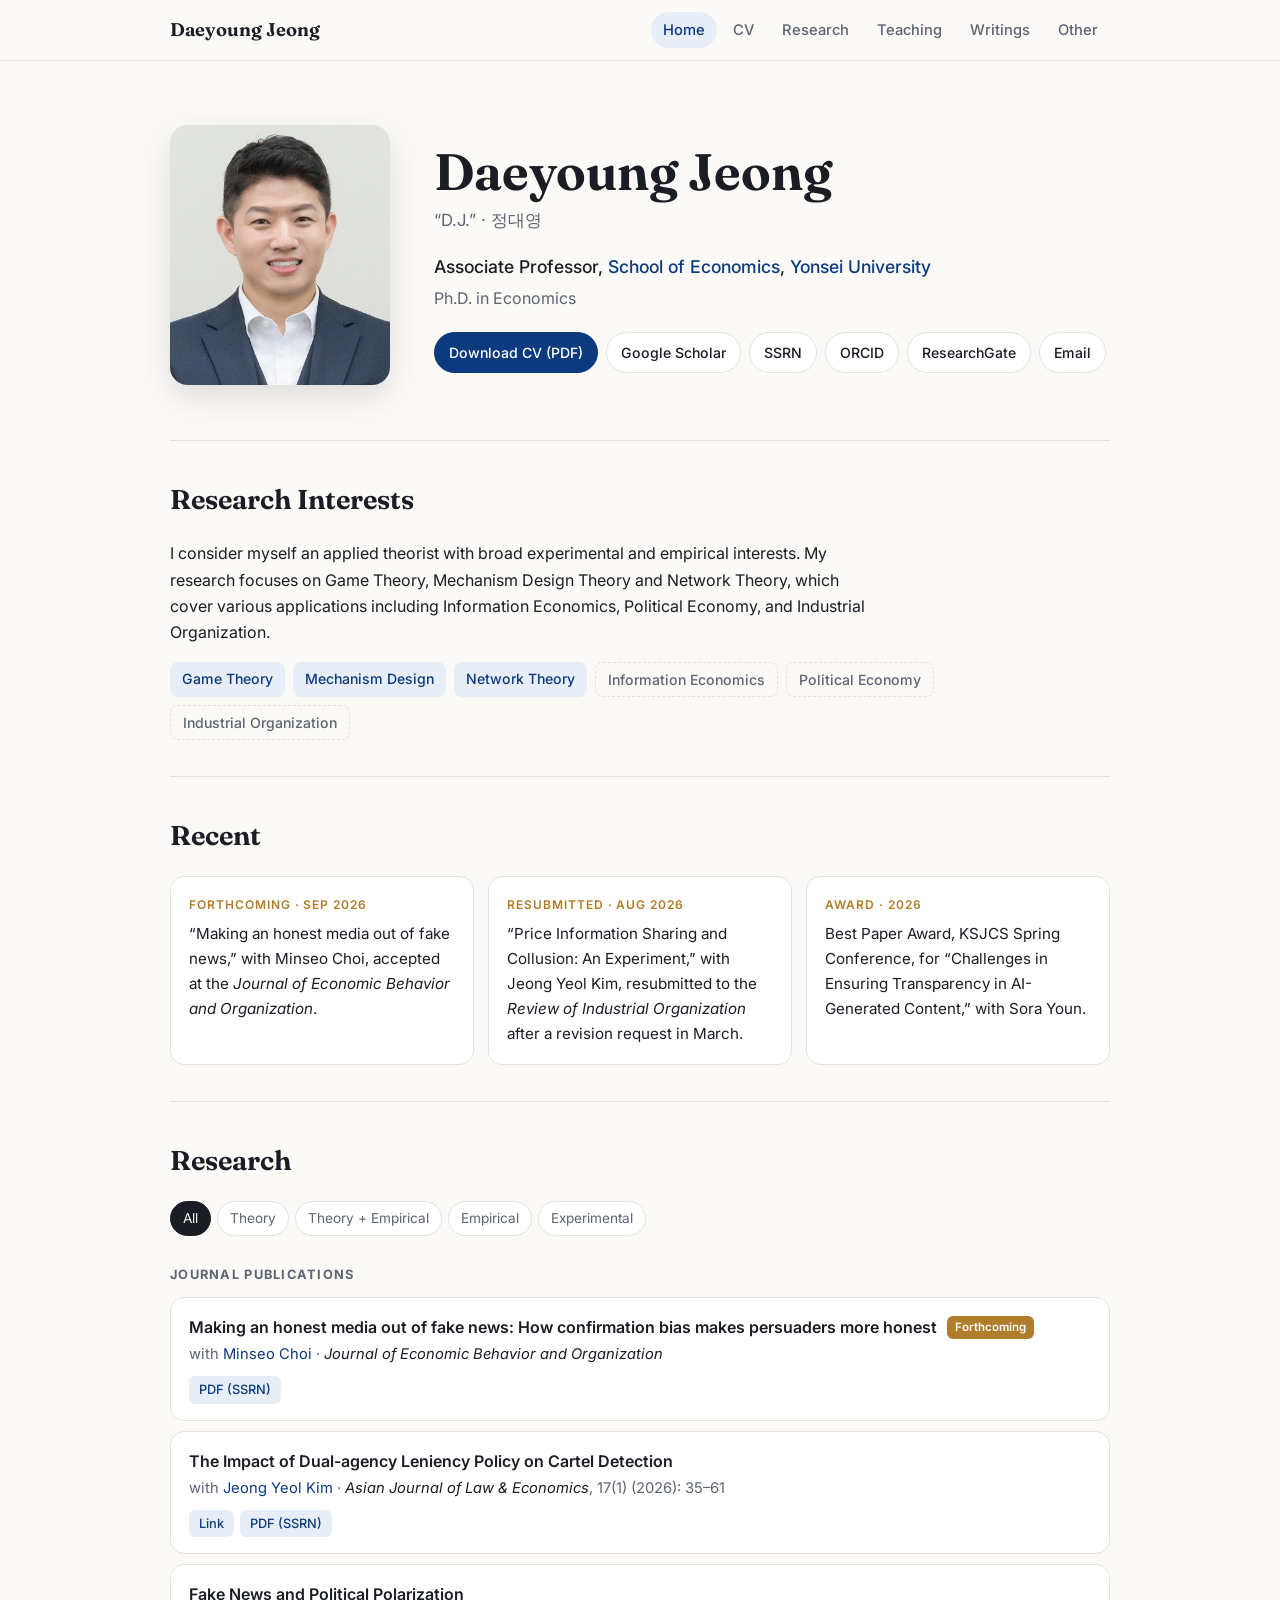
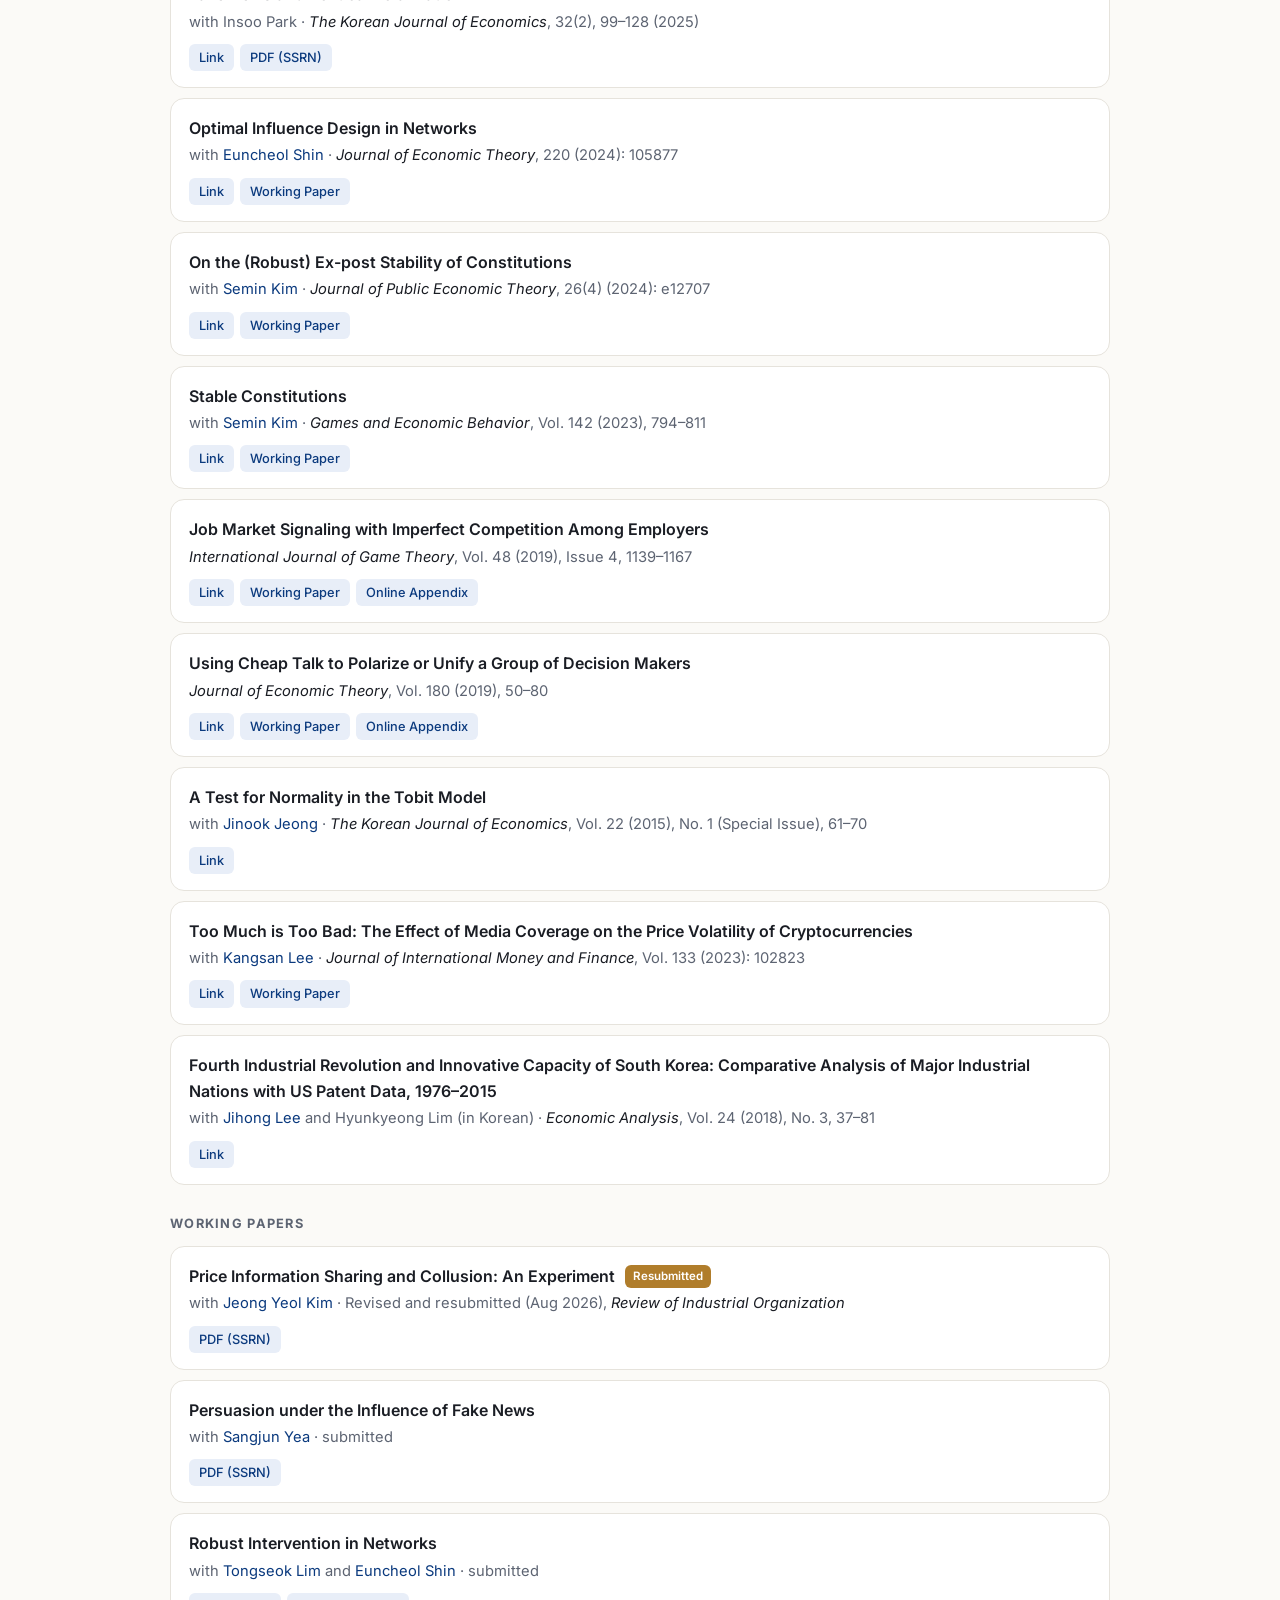
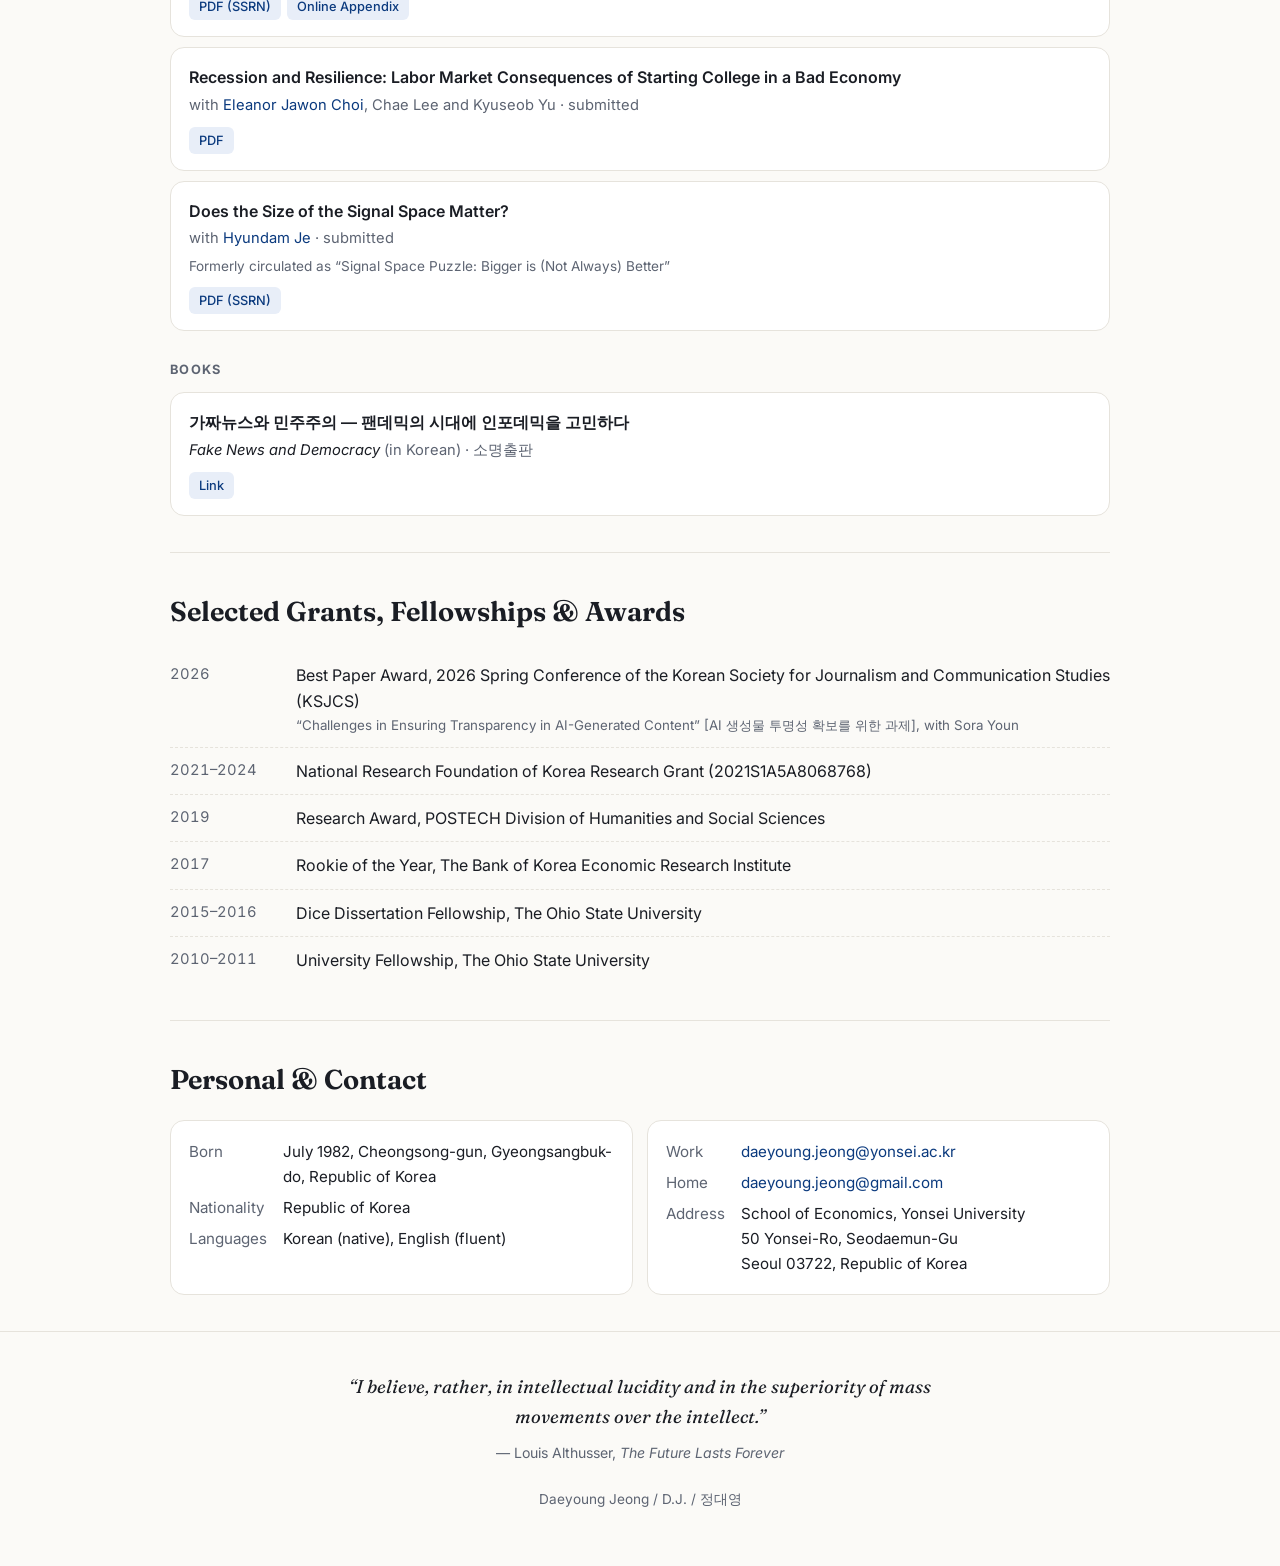
==== index.html @ 487db493 "Credit Sora Youn on the 2026 KSJCS Best Paper Award Co-Authored-By: Claude Opus 5.5 <noreply@anthrop" ====
<!DOCTYPE html>
<html lang="en">
<head>
<meta charset="utf-8">
<meta name="google-site-verification" content="UaAvIV2qWgBYSNZTjM5JVWP5KTY8LJRfzVVS2keWU6w" />
<meta name="viewport" content="width=device-width, initial-scale=1">
<title>Daeyoung Jeong (정대영) · Economics, Yonsei University</title>
<meta name="description" content="Daeyoung Jeong (D.J., 정대영) — Associate Professor, School of Economics, Yonsei University. Game Theory, Mechanism Design, Network Theory.">
<link rel="canonical" href="https://jeongdaeyoung.github.io/">
<meta property="og:title" content="Daeyoung Jeong (정대영) · Economics, Yonsei University">
<meta property="og:url" content="https://jeongdaeyoung.github.io/">
<meta property="og:image" content="https://jeongdaeyoung.github.io/photo.jpg">
<meta property="og:type" content="website">
<script type="application/ld+json">
{
 "@context": "https://schema.org",
 "@type": "Person",
 "name": "Daeyoung Jeong",
 "alternateName": [
  "정대영",
  "D.J."
 ],
 "jobTitle": "Associate Professor of Economics",
 "url": "https://jeongdaeyoung.github.io/",
 "image": "https://jeongdaeyoung.github.io/photo.jpg",
 "worksFor": {
  "@type": "CollegeOrUniversity",
  "name": "Yonsei University",
  "department": {
   "@type": "Organization",
   "name": "School of Economics"
  }
 },
 "alumniOf": [
  {
   "@type": "CollegeOrUniversity",
   "name": "The Ohio State University"
  },
  {
   "@type": "CollegeOrUniversity",
   "name": "Yonsei University"
  }
 ],
 "knowsAbout": [
  "Game Theory",
  "Mechanism Design",
  "Network Theory",
  "Information Economics",
  "Political Economy",
  "Industrial Organization"
 ],
 "sameAs": [
  "https://scholar.google.com/citations?user=IoQcNUEAAAAJ",
  "https://orcid.org/0000-0003-1738-3872",
  "https://papers.ssrn.com/sol3/cf_dev/AbsByAuth.cfm?per_id=2737992",
  "https://www.researchgate.net/profile/Daeyoung_Jeong3"
 ]
}
</script>
<link rel="preconnect" href="https://fonts.googleapis.com">
<link rel="preconnect" href="https://fonts.gstatic.com" crossorigin>
<link href="https://fonts.googleapis.com/css2?family=Fraunces:opsz,wght@9..144,500;9..144,650&family=Inter:wght@400;500;600&display=swap" rel="stylesheet">
<link rel="stylesheet" href="style.css">
</head>
<body>

<header>
  <div class="wrap">
    <nav>
      <a class="brand" href="index.html">Daeyoung Jeong</a>
      <ul class="menu">
        <li><a class="active" href="index.html">Home</a></li>
        <li><a href="cv.html">CV</a></li>
        <li><a href="research.html">Research</a></li>
        <li><a href="teaching.html">Teaching</a></li>
        <li><a href="writings.html">Writings</a></li>
        <li><a href="other.html">Other</a></li>
      </ul>
    </nav>
  </div>
</header>

<main class="wrap">

  <!-- ===== Hero ===== -->
  <div class="hero">
    <div>
      <img class="photo" src="photo.jpg" alt="Daeyoung Jeong"
           onerror="this.style.display='none'; this.nextElementSibling.style.display='grid';">
      <div class="photo-fallback">DJ</div>
    </div>
    <div>
      <h1>Daeyoung Jeong</h1>
      <p class="aka">“D.J.” · 정대영</p>
      <p class="role">Associate Professor, <a href="https://devcms.yonsei.ac.kr/economics_en/index.do">School of Economics</a>, <a href="https://www.yonsei.ac.kr/sites/en_sc/index.do">Yonsei University</a></p>
      <p>Ph.D. in Economics</p>
      <div class="btns">
        <a class="btn primary" href="cv.pdf">Download CV (PDF)</a>
        <a class="btn" href="https://scholar.google.com/citations?user=IoQcNUEAAAAJ&hl=en&oi=ao">Google Scholar</a>
        <a class="btn" href="https://papers.ssrn.com/sol3/cf_dev/AbsByAuth.cfm?per_id=2737992">SSRN</a>
        <a class="btn" href="http://orcid.org/0000-0003-1738-3872">ORCID</a>
        <a class="btn" href="https://www.researchgate.net/profile/Daeyoung_Jeong3">ResearchGate</a>
        <a class="btn" href="mailto:daeyoung.jeong@yonsei.ac.kr">Email</a>
      </div>
    </div>
  </div>

  <!-- ===== Research interests ===== -->
  <section class="interests" id="interests">
    <h2>Research Interests</h2>
    <p>I consider myself an applied theorist with broad experimental and empirical interests. My research focuses on Game Theory, Mechanism Design Theory and Network Theory, which cover various applications including Information Economics, Political Economy, and Industrial Organization.</p>
    <div class="tags">
      <span class="tag">Game Theory</span>
      <span class="tag">Mechanism Design</span>
      <span class="tag">Network Theory</span>
      <span class="tag app">Information Economics</span>
      <span class="tag app">Political Economy</span>
      <span class="tag app">Industrial Organization</span>
    </div>
  </section>

  <!-- ===== Recent ===== -->
  <section id="recent">
    <h2>Recent</h2>
    <div class="recent">
      <div class="card"><div class="k">Forthcoming · Sep 2026</div><p>“Making an honest media out of fake news,” with Minseo Choi, accepted at the <em>Journal of Economic Behavior and Organization</em>.</p></div>
      <div class="card"><div class="k">Resubmitted · Aug 2026</div><p>“Price Information Sharing and Collusion: An Experiment,” with Jeong Yeol Kim, resubmitted to the <em>Review of Industrial Organization</em> after a revision request in March.</p></div>
      <div class="card"><div class="k">Award · 2026</div><p>Best Paper Award, KSJCS Spring Conference, for “Challenges in Ensuring Transparency in AI-Generated Content,” with Sora Youn.</p></div>
    </div>
  </section>

  <!-- ===== Research ===== -->
  <section id="research">
    <h2>Research</h2>
    <div class="filters" role="group" aria-label="Filter by research type">
      <button class="on" data-f="all">All</button>
      <button data-f="theory">Theory</button>
      <button data-f="theory-empirical">Theory + Empirical</button>
      <button data-f="empirical">Empirical</button>
      <button data-f="experimental">Experimental</button>
    </div>

    <h3>Journal Publications</h3>
    <ul class="pubs">
      <li class="pub" data-type="theory">
        <div class="t">Making an honest media out of fake news: How confirmation bias makes persuaders more honest <span class="badge">Forthcoming</span></div>
        <div class="meta">with <a href="https://sites.google.com/view/mchoi/home">Minseo Choi</a> · <em>Journal of Economic Behavior and Organization</em></div>
        <div class="links"><a href="http://dx.doi.org/10.2139/ssrn.5715482">PDF (SSRN)</a></div>
      </li>
      <li class="pub" data-type="theory">
        <div class="t">The Impact of Dual-agency Leniency Policy on Cartel Detection</div>
        <div class="meta">with <a href="https://sites.google.com/view/jeongyeolkim">Jeong Yeol Kim</a> · <em>Asian Journal of Law &amp; Economics</em>, 17(1) (2026): 35–61</div>
        <div class="links"><a href="https://doi.org/10.1515/ajle-2026-0003">Link</a><a href="https://papers.ssrn.com/sol3/papers.cfm?abstract_id=6113088">PDF (SSRN)</a></div>
      </li>
      <li class="pub" data-type="theory">
        <div class="t">Fake News and Political Polarization</div>
        <div class="meta">with Insoo Park · <em>The Korean Journal of Economics</em>, 32(2), 99–128 (2025)</div>
        <div class="links"><a href="https://www.kci.go.kr/kciportal/ci/sereArticleSearch/ciSereArtiView.kci?sereArticleSearchBean.artiId=ART003284157">Link</a><a href="http://dx.doi.org/10.2139/ssrn.4694802">PDF (SSRN)</a></div>
      </li>
      <li class="pub" data-type="theory">
        <div class="t">Optimal Influence Design in Networks</div>
        <div class="meta">with <a href="https://sites.google.com/site/euncheolshin00/">Euncheol Shin</a> · <em>Journal of Economic Theory</em>, 220 (2024): 105877</div>
        <div class="links"><a href="https://doi.org/10.1016/j.jet.2024.105877">Link</a><a href="https://drive.google.com/file/d/1UIRC3mUKhXM5oA950uYYNDa2ri1eYAe2/view?usp=sharing">Working Paper</a></div>
      </li>
      <li class="pub" data-type="theory">
        <div class="t">On the (Robust) Ex-post Stability of Constitutions</div>
        <div class="meta">with <a href="https://sites.google.com/site/econsemin/">Semin Kim</a> · <em>Journal of Public Economic Theory</em>, 26(4) (2024): e12707</div>
        <div class="links"><a href="https://doi.org/10.1111/jpet.12707">Link</a><a href="https://drive.google.com/file/d/1ybtQIf56sa-GdOxrR0iAyVdGKOEQYQiK/view?usp=sharing">Working Paper</a></div>
      </li>
      <li class="pub" data-type="theory">
        <div class="t">Stable Constitutions</div>
        <div class="meta">with <a href="https://sites.google.com/site/econsemin/">Semin Kim</a> · <em>Games and Economic Behavior</em>, Vol. 142 (2023), 794–811</div>
        <div class="links"><a href="https://www.sciencedirect.com/science/article/abs/pii/S0899825623001501">Link</a><a href="https://drive.google.com/open?id=19ixQHMnv-Vi0OfjO4FuL7DElZqUeY074">Working Paper</a></div>
      </li>
      <li class="pub" data-type="theory">
        <div class="t">Job Market Signaling with Imperfect Competition Among Employers</div>
        <div class="meta"><em>International Journal of Game Theory</em>, Vol. 48 (2019), Issue 4, 1139–1167</div>
        <div class="links"><a href="https://rdcu.be/bEmI4">Link</a><a href="https://drive.google.com/open?id=15ADkRt3KL_8ip4eNO4s3hpIPFr2o6NC_">Working Paper</a><a href="https://drive.google.com/open?id=1RetbEtlVOtLxdaf7PiiRoq3-As9vxUdU">Online Appendix</a></div>
      </li>
      <li class="pub" data-type="theory">
        <div class="t">Using Cheap Talk to Polarize or Unify a Group of Decision Makers</div>
        <div class="meta"><em>Journal of Economic Theory</em>, Vol. 180 (2019), 50–80</div>
        <div class="links"><a href="https://www.sciencedirect.com/science/article/pii/S0022053118306835">Link</a><a href="https://drive.google.com/open?id=1saWc9K7MFSyJCJHQEqmLw-05XGExr_lw">Working Paper</a><a href="https://ars.els-cdn.com/content/image/1-s2.0-S0022053118306835-mmc1.pdf">Online Appendix</a></div>
      </li>
      <li class="pub" data-type="theory">
        <div class="t">A Test for Normality in the Tobit Model</div>
        <div class="meta">with <a href="http://web.yonsei.ac.kr/jinook/">Jinook Jeong</a> · <em>The Korean Journal of Economics</em>, Vol. 22 (2015), No. 1 (Special Issue), 61–70</div>
        <div class="links"><a href="https://drive.google.com/open?id=11G5FWiw_Xzpcuryx8PRoy_oX05cqVXwU">Link</a></div>
      </li>
      <li class="pub" data-type="theory-empirical">
        <div class="t">Too Much is Too Bad: The Effect of Media Coverage on the Price Volatility of Cryptocurrencies</div>
        <div class="meta">with <a href="https://www.kangsanlee.net/">Kangsan Lee</a> · <em>Journal of International Money and Finance</em>, Vol. 133 (2023): 102823</div>
        <div class="links"><a href="https://www.sciencedirect.com/science/article/abs/pii/S0261560623000244">Link</a><a href="https://drive.google.com/file/d/1cELBLPgqmAxHi7OEVK1p3wg4ob6YXcP5/view?usp=share_link">Working Paper</a></div>
      </li>
      <li class="pub" data-type="empirical">
        <div class="t">Fourth Industrial Revolution and Innovative Capacity of South Korea: Comparative Analysis of Major Industrial Nations with US Patent Data, 1976–2015</div>
        <div class="meta">with <a href="https://sites.google.com/site/jihong33/">Jihong Lee</a> and Hyunkyeong Lim (in Korean) · <em>Economic Analysis</em>, Vol. 24 (2018), No. 3, 37–81</div>
        <div class="links"><a href="https://www.bok.or.kr/imer/bbs/P0000556/view.do?nttId=10047400&menuNo=500783&pageIndex=1">Link</a></div>
      </li>
    </ul>

    <h3>Working Papers</h3>
    <ul class="pubs">
      <li class="pub" data-type="experimental">
        <div class="t">Price Information Sharing and Collusion: An Experiment <span class="badge">Resubmitted</span></div>
        <div class="meta">with <a href="https://sites.google.com/view/jeongyeolkim">Jeong Yeol Kim</a> · Revised and resubmitted (Aug 2026), <em>Review of Industrial Organization</em></div>
        <div class="links"><a href="http://dx.doi.org/10.2139/ssrn.5286659">PDF (SSRN)</a></div>
      </li>
      <li class="pub" data-type="theory">
        <div class="t">Persuasion under the Influence of Fake News</div>
        <div class="meta">with <a href="https://sites.google.com/site/sjyeaecon/home">Sangjun Yea</a> · submitted</div>
        <div class="links"><a href="https://papers.ssrn.com/sol3/papers.cfm?abstract_id=3296604">PDF (SSRN)</a></div>
      </li>
      <li class="pub" data-type="theory">
        <div class="t">Robust Intervention in Networks</div>
        <div class="meta">with <a href="https://tlim0213.github.io/">Tongseok Lim</a> and <a href="https://sites.google.com/site/euncheolshin00/">Euncheol Shin</a> · submitted</div>
        <div class="links"><a href="http://dx.doi.org/10.2139/ssrn.5077382">PDF (SSRN)</a><a href="https://drive.google.com/file/d/17t1wkKvz_aDKKBksBRYodpN-dhPdJj3J/view?usp=drive_link">Online Appendix</a></div>
      </li>
      <li class="pub" data-type="empirical">
        <div class="t">Recession and Resilience: Labor Market Consequences of Starting College in a Bad Economy</div>
        <div class="meta">with <a href="https://sites.google.com/view/eleanorjchoi">Eleanor Jawon Choi</a>, Chae Lee and Kyuseob Yu · submitted</div>
        <div class="links"><a href="https://www.iza.org/publications/dp/18219/recession-and-resilience-labor-market-consequences-of-starting-college-in-a-bad-economy">PDF</a></div>
      </li>
      <li class="pub" data-type="experimental">
        <div class="t">Does the Size of the Signal Space Matter?</div>
        <div class="meta">with <a href="https://sites.google.com/view/hyundamje">Hyundam Je</a> · submitted</div>
        <div class="note">Formerly circulated as “Signal Space Puzzle: Bigger is (Not Always) Better”</div>
        <div class="links"><a href="http://dx.doi.org/10.2139/ssrn.5673730">PDF (SSRN)</a></div>
      </li>
    </ul>

    <h3>Books</h3>
    <ul class="pubs">
      <li class="pub" data-type="book">
        <div class="t">가짜뉴스와 민주주의 — 팬데믹의 시대에 인포데믹을 고민하다</div>
        <div class="meta"><em>Fake News and Democracy</em> (in Korean) · 소명출판</div>
        <div class="links"><a href="https://search.shopping.naver.com/book/catalog/35328758619">Link</a></div>
      </li>
    </ul>
  </section>

  <!-- ===== Awards ===== -->
  <section id="awards">
    <h2>Selected Grants, Fellowships &amp; Awards</h2>
    <ul class="awards">
      <li><span class="yr">2026</span><span>Best Paper Award, 2026 Spring Conference of the Korean Society for Journalism and Communication Studies (KSJCS)<small>“Challenges in Ensuring Transparency in AI-Generated Content” [AI 생성물 투명성 확보를 위한 과제], with Sora Youn</small></span></li>
      <li><span class="yr">2021–2024</span><span>National Research Foundation of Korea Research Grant (2021S1A5A8068768)</span></li>
      <li><span class="yr">2019</span><span>Research Award, POSTECH Division of Humanities and Social Sciences</span></li>
      <li><span class="yr">2017</span><span>Rookie of the Year, The Bank of Korea Economic Research Institute</span></li>
      <li><span class="yr">2015–2016</span><span>Dice Dissertation Fellowship, The Ohio State University</span></li>
      <li><span class="yr">2010–2011</span><span>University Fellowship, The Ohio State University</span></li>
    </ul>
  </section>

  <!-- ===== Personal & Contact ===== -->
  <section id="contact">
    <h2>Personal &amp; Contact</h2>
    <div class="two">
      <div class="card">
        <dl>
          <dt>Born</dt><dd>July 1982, Cheongsong-gun, Gyeongsangbuk-do, Republic of Korea</dd>
          <dt>Nationality</dt><dd>Republic of Korea</dd>
          <dt>Languages</dt><dd>Korean (native), English (fluent)</dd>
        </dl>
      </div>
      <div class="card">
        <dl>
          <dt>Work</dt><dd><a href="mailto:daeyoung.jeong@yonsei.ac.kr">daeyoung.jeong@yonsei.ac.kr</a></dd>
          <dt>Home</dt><dd><a href="mailto:daeyoung.jeong@gmail.com">daeyoung.jeong@gmail.com</a></dd>
          <dt>Address</dt><dd>School of Economics, Yonsei University<br>50 Yonsei-Ro, Seodaemun-Gu<br>Seoul 03722, Republic of Korea</dd>
        </dl>
      </div>
    </div>
  </section>

</main>

<footer>
  <div class="wrap">
    <blockquote>“I believe, rather, in intellectual lucidity and in the superiority of mass movements over the intellect.”</blockquote>
    <div class="src">— Louis Althusser, <em>The Future Lasts Forever</em></div>
    <div class="sig">Daeyoung Jeong / D.J. / 정대영</div>
  </div>
</footer>

<script>
  // Research-type filter (books always stay visible)
  const buttons = document.querySelectorAll('.filters button');
  buttons.forEach(b => b.addEventListener('click', () => {
    buttons.forEach(x => x.classList.remove('on'));
    b.classList.add('on');
    const f = b.dataset.f;
    document.querySelectorAll('#research .pub').forEach(p => {
      const t = p.dataset.type;
      p.classList.toggle('hidden', !(f === 'all' || t === f || t === 'book'));
    });
  }));
</script>
</body>
</html>
---- style.css ----
:root {
    --bg: #fbfaf7;
    --surface: #ffffff;
    --ink: #1a1d24;
    --muted: #5d6472;
    --line: #e6e3dc;
    --accent: #0b3a7e;       /* Yonsei-ish blue */
    --accent-soft: #e8eef8;
    --gold: #b07d2b;
    --radius: 14px;
  }
  @media (prefers-color-scheme: dark) {
    :root {
      --bg: #12141a;
      --surface: #1a1d25;
      --ink: #e9e7e1;
      --muted: #a1a6b3;
      --line: #2b2f3a;
      --accent: #8fb3ff;
      --accent-soft: #1f2a42;
      --gold: #e0b35e;
    }
  }
  * { box-sizing: border-box; }
  html { scroll-behavior: smooth; }
  body {
    margin: 0;
    background: var(--bg);
    color: var(--ink);
    font: 16px/1.65 "Inter", system-ui, sans-serif;
    word-break: keep-all;
    overflow-wrap: anywhere;
  }
  a { color: var(--accent); text-decoration: none; }
  a:hover { text-decoration: underline; }
  .wrap { max-width: 980px; margin: 0 auto; padding: 0 20px; }

  /* ---------- Nav ---------- */
  header {
    position: sticky; top: 0; z-index: 10;
    background: color-mix(in srgb, var(--bg) 88%, transparent);
    backdrop-filter: blur(10px);
    border-bottom: 1px solid var(--line);
  }
  nav { display: flex; align-items: center; justify-content: space-between; gap: 16px; height: 60px; }
  .brand { font-family: "Fraunces", serif; font-weight: 650; font-size: 1.15rem; color: var(--ink); }
  .brand:hover { text-decoration: none; }
  .menu { display: flex; gap: 4px; list-style: none; margin: 0; padding: 0; overflow-x: auto; }
  .menu a {
    display: block; padding: 6px 12px; border-radius: 999px;
    color: var(--muted); font-size: .92rem; font-weight: 500; white-space: nowrap;
  }
  .menu a:hover, .menu a.active { background: var(--accent-soft); color: var(--accent); text-decoration: none; }

  /* ---------- Hero ---------- */
  .hero { display: grid; grid-template-columns: 220px 1fr; gap: 44px; align-items: center; padding: 64px 0 48px; }
  .photo {
    width: 220px; height: 260px; border-radius: 18px; object-fit: cover;
    background: var(--accent-soft); box-shadow: 0 12px 32px rgba(0,0,0,.12);
  }
  .photo-fallback {
    width: 220px; height: 260px; border-radius: 18px; display: none; place-items: center;
    background: linear-gradient(135deg, var(--accent), #3a6fc4); color: #fff;
    font: 650 4rem "Fraunces", serif;
  }
  h1 { font-family: "Fraunces", serif; font-weight: 650; font-size: clamp(2.2rem, 5vw, 3.2rem); line-height: 1.1; margin: 0 0 6px; }
  .aka { color: var(--muted); font-size: 1.05rem; margin: 0 0 18px; }
  .role { font-size: 1.1rem; margin: 0 0 4px; font-weight: 500; }
  .role + p { margin: 0 0 20px; color: var(--muted); }
  .btns { display: flex; flex-wrap: wrap; gap: 8px; }
  .btn {
    display: inline-flex; align-items: center; gap: 6px;
    padding: 8px 14px; border-radius: 999px; font-size: .88rem; font-weight: 500;
    border: 1px solid var(--line); background: var(--surface); color: var(--ink);
  }
  .btn:hover { border-color: var(--accent); color: var(--accent); text-decoration: none; }
  .btn.primary { background: var(--accent); color: #fff; border-color: var(--accent); }
  @media (prefers-color-scheme: dark) { .btn.primary { color: #0e1320; } }
  .btn.primary:hover { opacity: .9; color: #fff; }

  /* ---------- Sections ---------- */
  section { padding: 36px 0; border-top: 1px solid var(--line); }
  h2 { font-family: "Fraunces", serif; font-weight: 650; font-size: 1.7rem; margin: 0 0 18px; }
  h3 { font-size: .8rem; letter-spacing: .1em; text-transform: uppercase; color: var(--muted); margin: 28px 0 12px; }

  .interests p { max-width: 70ch; margin: 0 0 16px; }
  .tags { display: flex; flex-wrap: wrap; gap: 8px; }
  .tag { padding: 5px 12px; border-radius: 8px; font-size: .88rem; font-weight: 500; background: var(--accent-soft); color: var(--accent); }
  .tag.app { background: transparent; border: 1px dashed var(--line); color: var(--muted); }

  .recent { display: grid; grid-template-columns: repeat(auto-fit, minmax(240px, 1fr)); gap: 14px; }
  .card { background: var(--surface); border: 1px solid var(--line); border-radius: var(--radius); padding: 18px; }
  .card .k { font-size: .75rem; font-weight: 600; letter-spacing: .08em; text-transform: uppercase; color: var(--gold); }
  .card p { margin: 6px 0 0; font-size: .95rem; }

  /* ---------- Publications ---------- */
  .filters { display: flex; flex-wrap: wrap; gap: 6px; margin-bottom: 8px; }
  .filters button {
    font: inherit; font-size: .85rem; cursor: pointer;
    padding: 5px 12px; border-radius: 999px; border: 1px solid var(--line);
    background: var(--surface); color: var(--muted);
  }
  .filters button.on { background: var(--ink); color: var(--bg); border-color: var(--ink); }
  .pubs { list-style: none; padding: 0; margin: 0; display: grid; gap: 10px; }
  .pub { background: var(--surface); border: 1px solid var(--line); border-radius: var(--radius); padding: 16px 18px; transition: border-color .15s; }
  .pub:hover { border-color: var(--accent); }
  .pub .t { font-weight: 600; }
  .pub .meta { color: var(--muted); font-size: .92rem; margin-top: 2px; }
  .pub .meta em { color: var(--ink); }
  .pub .note { font-size: .85rem; color: var(--muted); margin-top: 4px; }
  .pub .links { display: flex; flex-wrap: wrap; gap: 6px; margin-top: 10px; }
  .pub .links a { font-size: .8rem; font-weight: 500; padding: 3px 10px; border-radius: 6px; background: var(--accent-soft); }
  .badge { display: inline-block; font-size: .72rem; font-weight: 600; padding: 2px 8px; border-radius: 6px; margin-left: 6px; vertical-align: 2px; background: var(--gold); color: #fff; }
  .kind { display: inline-block; font-size: .72rem; font-weight: 600; color: var(--muted); border: 1px solid var(--line); padding: 1px 7px; border-radius: 6px; margin-right: 6px; }
  .hidden { display: none; }

  .awards { list-style: none; padding: 0; margin: 0; }
  .awards li { display: grid; grid-template-columns: 110px 1fr; gap: 16px; padding: 10px 0; border-bottom: 1px dashed var(--line); }
  .awards li:last-child { border-bottom: 0; }
  .awards .yr { color: var(--muted); font-variant-numeric: tabular-nums; font-size: .92rem; }
  .awards small { color: var(--muted); display: block; }

  .two { display: grid; grid-template-columns: 1fr 1fr; gap: 14px; }
  dl { margin: 0; display: grid; grid-template-columns: max-content 1fr; gap: 6px 16px; font-size: .95rem; }
  dt { color: var(--muted); }
  dd { margin: 0; }

  footer { border-top: 1px solid var(--line); padding: 40px 0 56px; text-align: center; color: var(--muted); }
  blockquote { font-family: "Fraunces", serif; font-size: 1.15rem; font-style: italic; max-width: 620px; margin: 0 auto 8px; color: var(--ink); }
  footer .src { font-size: .88rem; }
  footer .sig { margin-top: 24px; font-size: .85rem; }

  @media (max-width: 720px) {
    .hero { grid-template-columns: 1fr; gap: 24px; padding-top: 36px; text-align: left; }
    .photo, .photo-fallback { width: 150px; height: 180px; }
    .two { grid-template-columns: 1fr; }
    .awards li { grid-template-columns: 1fr; gap: 0; }
    nav .brand { display: none; }
  }

  /* ---------- Sub-pages ---------- */
  .page-head { padding: 56px 0 28px; }
  .page-head h1 { margin-bottom: 8px; }
  .page-head p { color: var(--muted); margin: 0; max-width: 64ch; }
  .page-head .btns { margin-top: 18px; }
  .page-head + section { border-top: 1px solid var(--line); }

  /* Timeline (CV) */
  .timeline { list-style: none; padding: 0; margin: 0; }
  .timeline li { display: grid; grid-template-columns: 130px 1fr; gap: 20px; padding: 12px 0; border-bottom: 1px dashed var(--line); }
  .timeline li:last-child { border-bottom: 0; }
  .timeline .yr { color: var(--muted); font-variant-numeric: tabular-nums; font-size: .92rem; padding-top: 1px; }
  .timeline .what { font-weight: 600; }
  .timeline .where { color: var(--muted); }
  .timeline small { display: block; color: var(--muted); font-size: .88rem; margin-top: 2px; }

  /* Teaching */
  .inst { margin-bottom: 28px; }
  .inst h3 { margin-top: 0; }
  .courses { list-style: none; padding: 0; margin: 0; display: grid; gap: 8px; }
  .course { background: var(--surface); border: 1px solid var(--line); border-radius: 12px; padding: 12px 16px; display: flex; flex-wrap: wrap; align-items: baseline; justify-content: space-between; gap: 6px 16px; }
  .course .name { font-weight: 600; }
  .course .lvl { font-size: .72rem; font-weight: 600; color: var(--accent); background: var(--accent-soft); padding: 1px 7px; border-radius: 6px; margin-left: 6px; vertical-align: 1px; }
  .terms { display: flex; flex-wrap: wrap; gap: 4px; }
  .terms span { font-size: .78rem; color: var(--muted); border: 1px solid var(--line); padding: 1px 8px; border-radius: 999px; font-variant-numeric: tabular-nums; }

  /* Writings */
  .columns { list-style: none; padding: 0; margin: 0; }
  .columns li { display: grid; grid-template-columns: 100px 1fr auto; gap: 16px; align-items: baseline; padding: 11px 0; border-bottom: 1px dashed var(--line); }
  .columns li:last-child { border-bottom: 0; }
  .columns .date { color: var(--muted); font-size: .88rem; font-variant-numeric: tabular-nums; }
  .columns .ttl { font-weight: 500; }
  .columns .src { display: block; color: var(--muted); font-size: .85rem; }
  .columns .go { font-size: .8rem; font-weight: 500; padding: 3px 10px; border-radius: 6px; background: var(--accent-soft); white-space: nowrap; }
  .year-sep { font-size: .8rem; letter-spacing: .1em; color: var(--gold); font-weight: 600; padding: 18px 0 4px; border-bottom: 1px solid var(--line); }

  /* Other */
  .linkgrid { display: grid; grid-template-columns: repeat(auto-fit, minmax(260px, 1fr)); gap: 10px; }
  .linkgrid a { display: block; background: var(--surface); border: 1px solid var(--line); border-radius: 12px; padding: 14px 16px; color: var(--ink); }
  .linkgrid a:hover { border-color: var(--accent); text-decoration: none; }
  .linkgrid b { display: block; color: var(--accent); font-weight: 600; }
  .linkgrid span { font-size: .9rem; color: var(--muted); }
  .person { margin-bottom: 14px; }
  .person .nm { font-family: "Fraunces", serif; font-size: 1.2rem; font-weight: 650; }
  .person .rel { color: var(--muted); font-size: .92rem; margin: 2px 0 10px; }
  .person ul { margin: 0; padding-left: 18px; }
  .person li { margin: 6px 0; }
  .chips { display: inline-flex; flex-wrap: wrap; gap: 4px; }
  .chips a { font-size: .8rem; font-weight: 500; padding: 2px 9px; border-radius: 6px; background: var(--accent-soft); }

  @media (max-width: 720px) {
    .timeline li { grid-template-columns: 1fr; gap: 2px; }
    .columns li { grid-template-columns: 1fr auto; gap: 2px 12px; }
    .columns .date { grid-column: 1 / -1; }
  }

  .person .ko { display: block; margin: 0; font-weight: 500; }
  .person .en { display: block; margin: 2px 0 10px; color: var(--muted); font-size: .92rem; }
  .person li .en { margin-bottom: 0; }
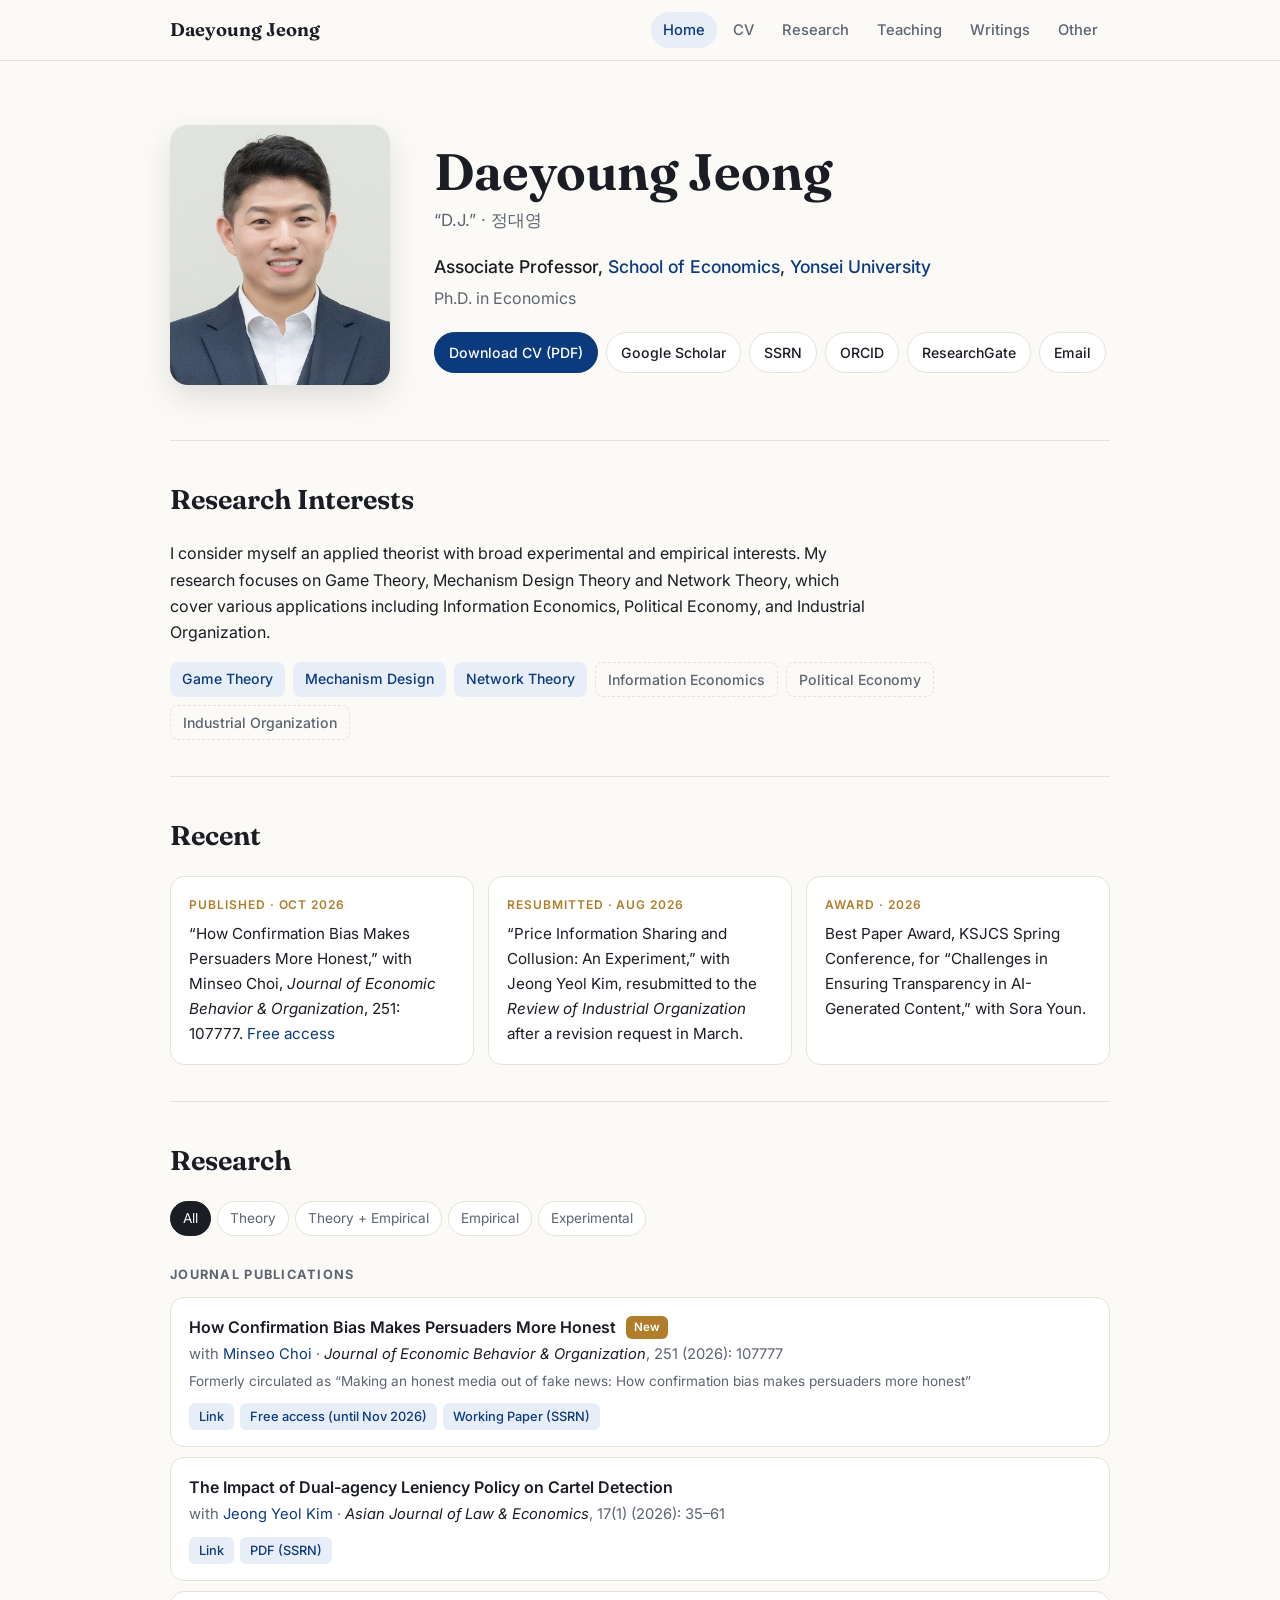
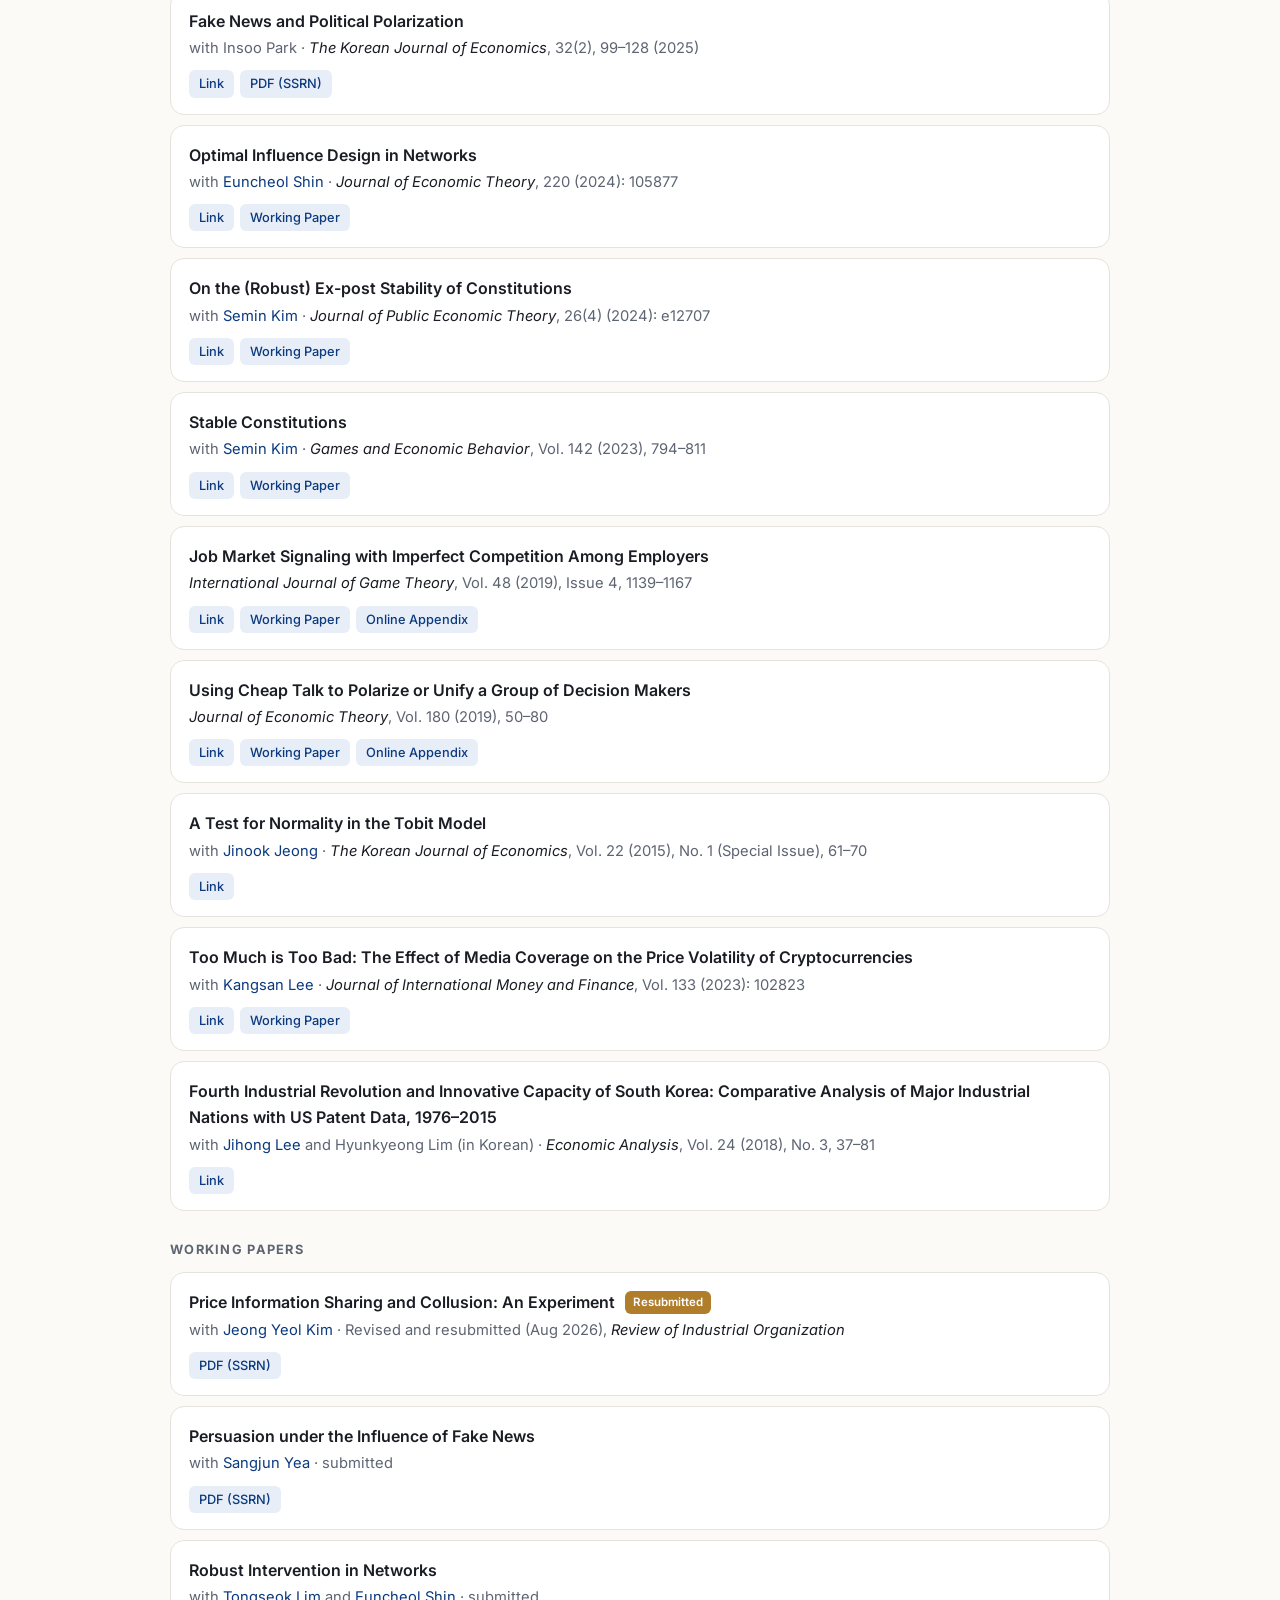
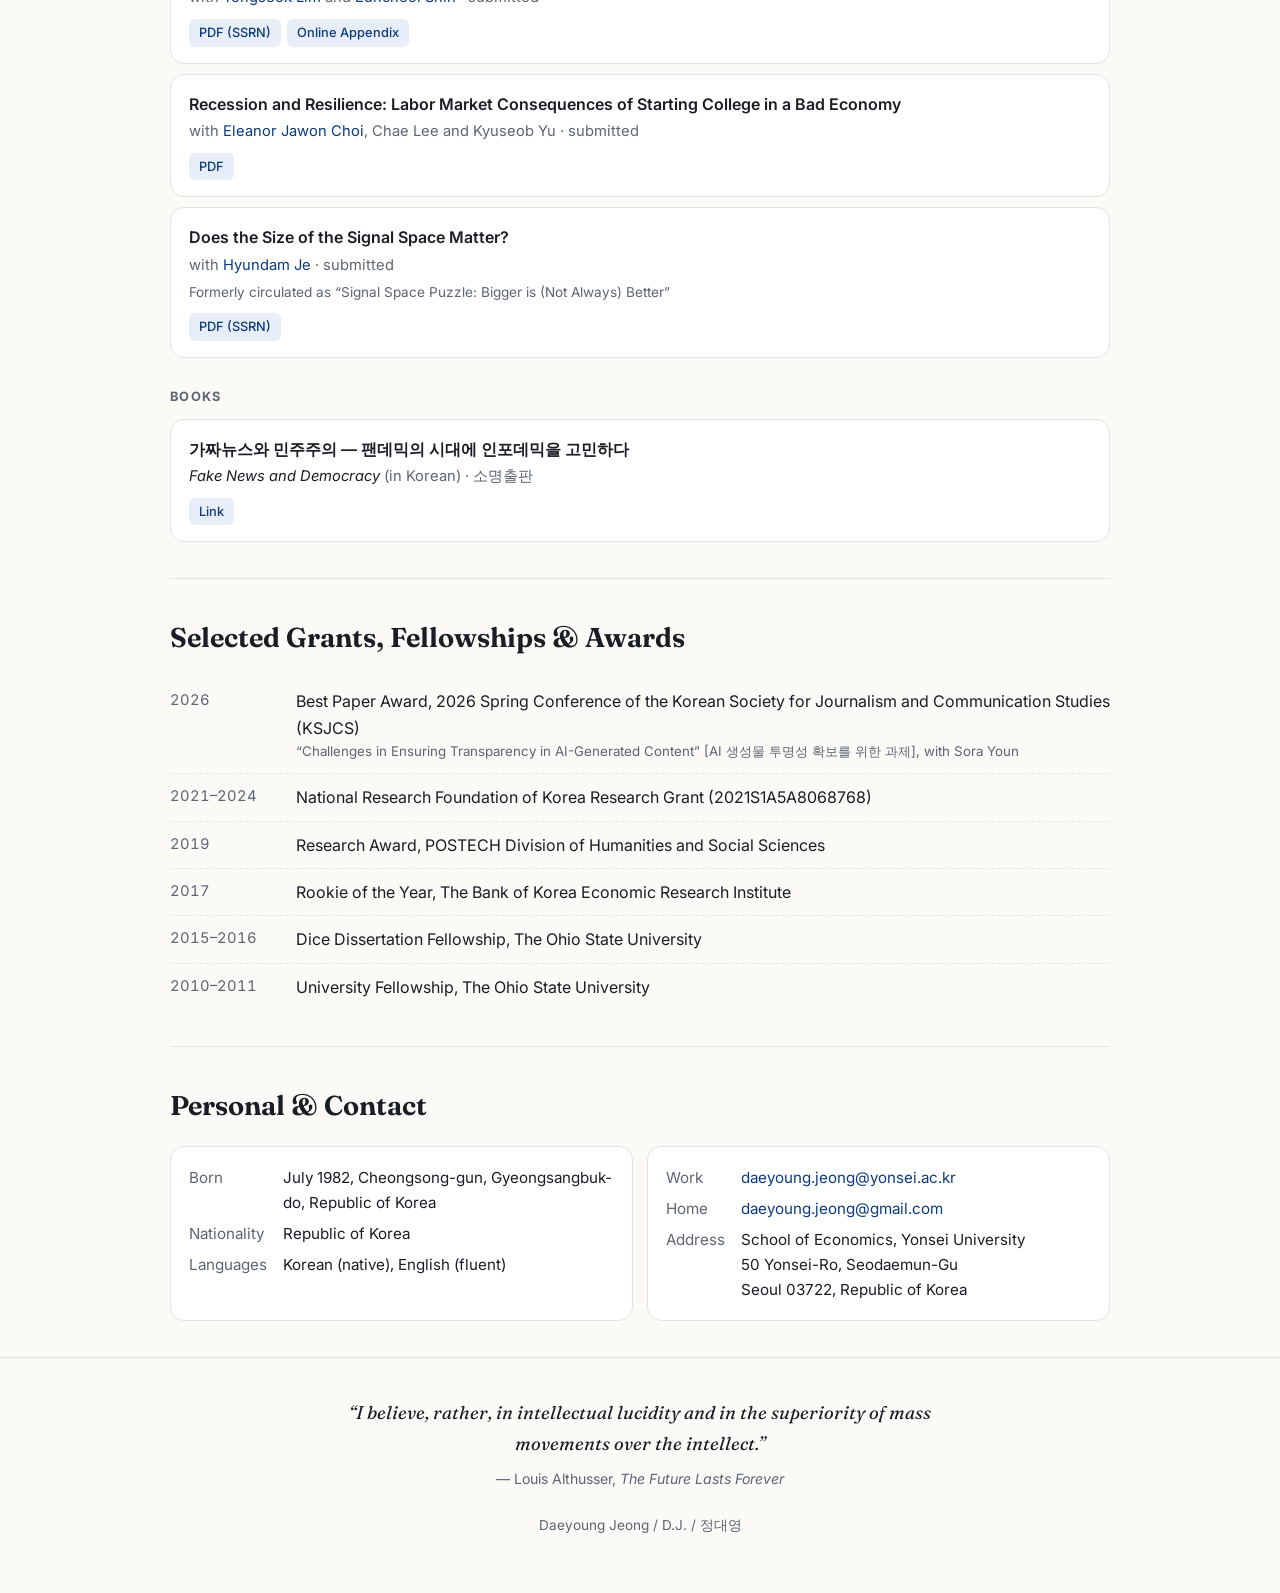
==== commit 6a5262f2: "JEBO paper published: Vol. 251 (2026), 107777 Update title, citation, DOI and free-access share link" ====
--- a/index.html
+++ b/index.html
@@ -1,6 +1,14 @@
 <!DOCTYPE html>
 <html lang="en">
 <head>
+<!-- Google Analytics -->
+<script async src="https://www.googletagmanager.com/gtag/js?id=G-B5Z767EWZ4"></script>
+<script>
+  window.dataLayer = window.dataLayer || [];
+  function gtag(){dataLayer.push(arguments);}
+  gtag('js', new Date());
+  gtag('config', 'G-B5Z767EWZ4');
+</script>
 <meta charset="utf-8">
 <meta name="google-site-verification" content="UaAvIV2qWgBYSNZTjM5JVWP5KTY8LJRfzVVS2keWU6w" />
 <meta name="viewport" content="width=device-width, initial-scale=1">
@@ -123,7 +131,7 @@
   <section id="recent">
     <h2>Recent</h2>
     <div class="recent">
-      <div class="card"><div class="k">Forthcoming · Sep 2026</div><p>“Making an honest media out of fake news,” with Minseo Choi, accepted at the <em>Journal of Economic Behavior and Organization</em>.</p></div>
+      <div class="card"><div class="k">Published · Oct 2026</div><p>“How Confirmation Bias Makes Persuaders More Honest,” with Minseo Choi, <em>Journal of Economic Behavior &amp; Organization</em>, 251: 107777. <a href="https://authors.elsevier.com/a/1nulnc24bEv6v">Free access</a></p></div>
       <div class="card"><div class="k">Resubmitted · Aug 2026</div><p>“Price Information Sharing and Collusion: An Experiment,” with Jeong Yeol Kim, resubmitted to the <em>Review of Industrial Organization</em> after a revision request in March.</p></div>
       <div class="card"><div class="k">Award · 2026</div><p>Best Paper Award, KSJCS Spring Conference, for “Challenges in Ensuring Transparency in AI-Generated Content,” with Sora Youn.</p></div>
     </div>
@@ -143,9 +151,10 @@
     <h3>Journal Publications</h3>
     <ul class="pubs">
       <li class="pub" data-type="theory">
-        <div class="t">Making an honest media out of fake news: How confirmation bias makes persuaders more honest <span class="badge">Forthcoming</span></div>
-        <div class="meta">with <a href="https://sites.google.com/view/mchoi/home">Minseo Choi</a> · <em>Journal of Economic Behavior and Organization</em></div>
-        <div class="links"><a href="http://dx.doi.org/10.2139/ssrn.5715482">PDF (SSRN)</a></div>
+        <div class="t">How Confirmation Bias Makes Persuaders More Honest <span class="badge">New</span></div>
+        <div class="meta">with <a href="https://sites.google.com/view/mchoi/home">Minseo Choi</a> · <em>Journal of Economic Behavior &amp; Organization</em>, 251 (2026): 107777</div>
+        <div class="note">Formerly circulated as “Making an honest media out of fake news: How confirmation bias makes persuaders more honest”</div>
+        <div class="links"><a href="https://doi.org/10.1016/j.jebo.2026.107777">Link</a><a href="https://authors.elsevier.com/a/1nulnc24bEv6v">Free access (until Nov 2026)</a><a href="http://dx.doi.org/10.2139/ssrn.5715482">Working Paper (SSRN)</a></div>
       </li>
       <li class="pub" data-type="theory">
         <div class="t">The Impact of Dual-agency Leniency Policy on Cartel Detection</div>
@@ -223,7 +232,7 @@
       </li>
       <li class="pub" data-type="experimental">
         <div class="t">Does the Size of the Signal Space Matter?</div>
-        <div class="meta">with <a href="https://sites.google.com/view/hyundamje">Hyundam Je</a> · submitted</div>
+        <div class="meta">with <a href="https://hyundamje.github.io/">Hyundam Je</a> · submitted</div>
         <div class="note">Formerly circulated as “Signal Space Puzzle: Bigger is (Not Always) Better”</div>
         <div class="links"><a href="http://dx.doi.org/10.2139/ssrn.5673730">PDF (SSRN)</a></div>
       </li>
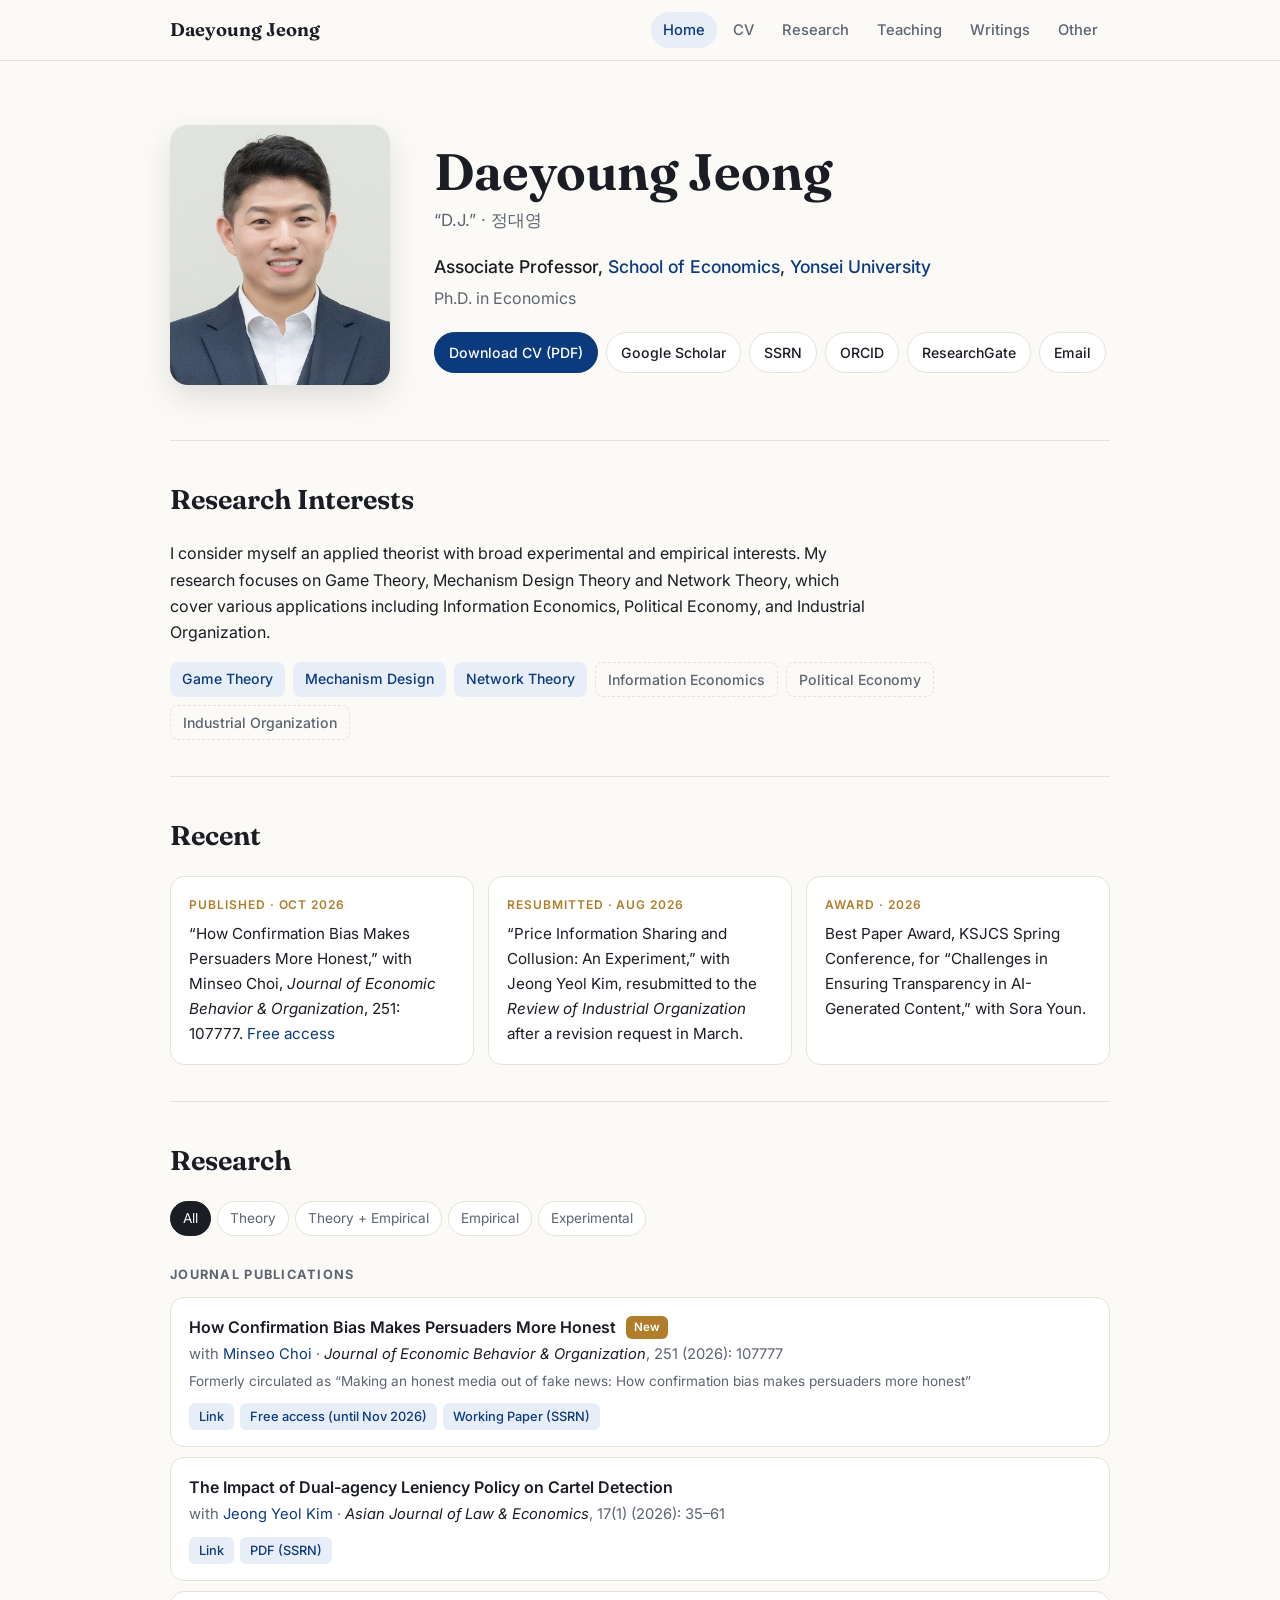
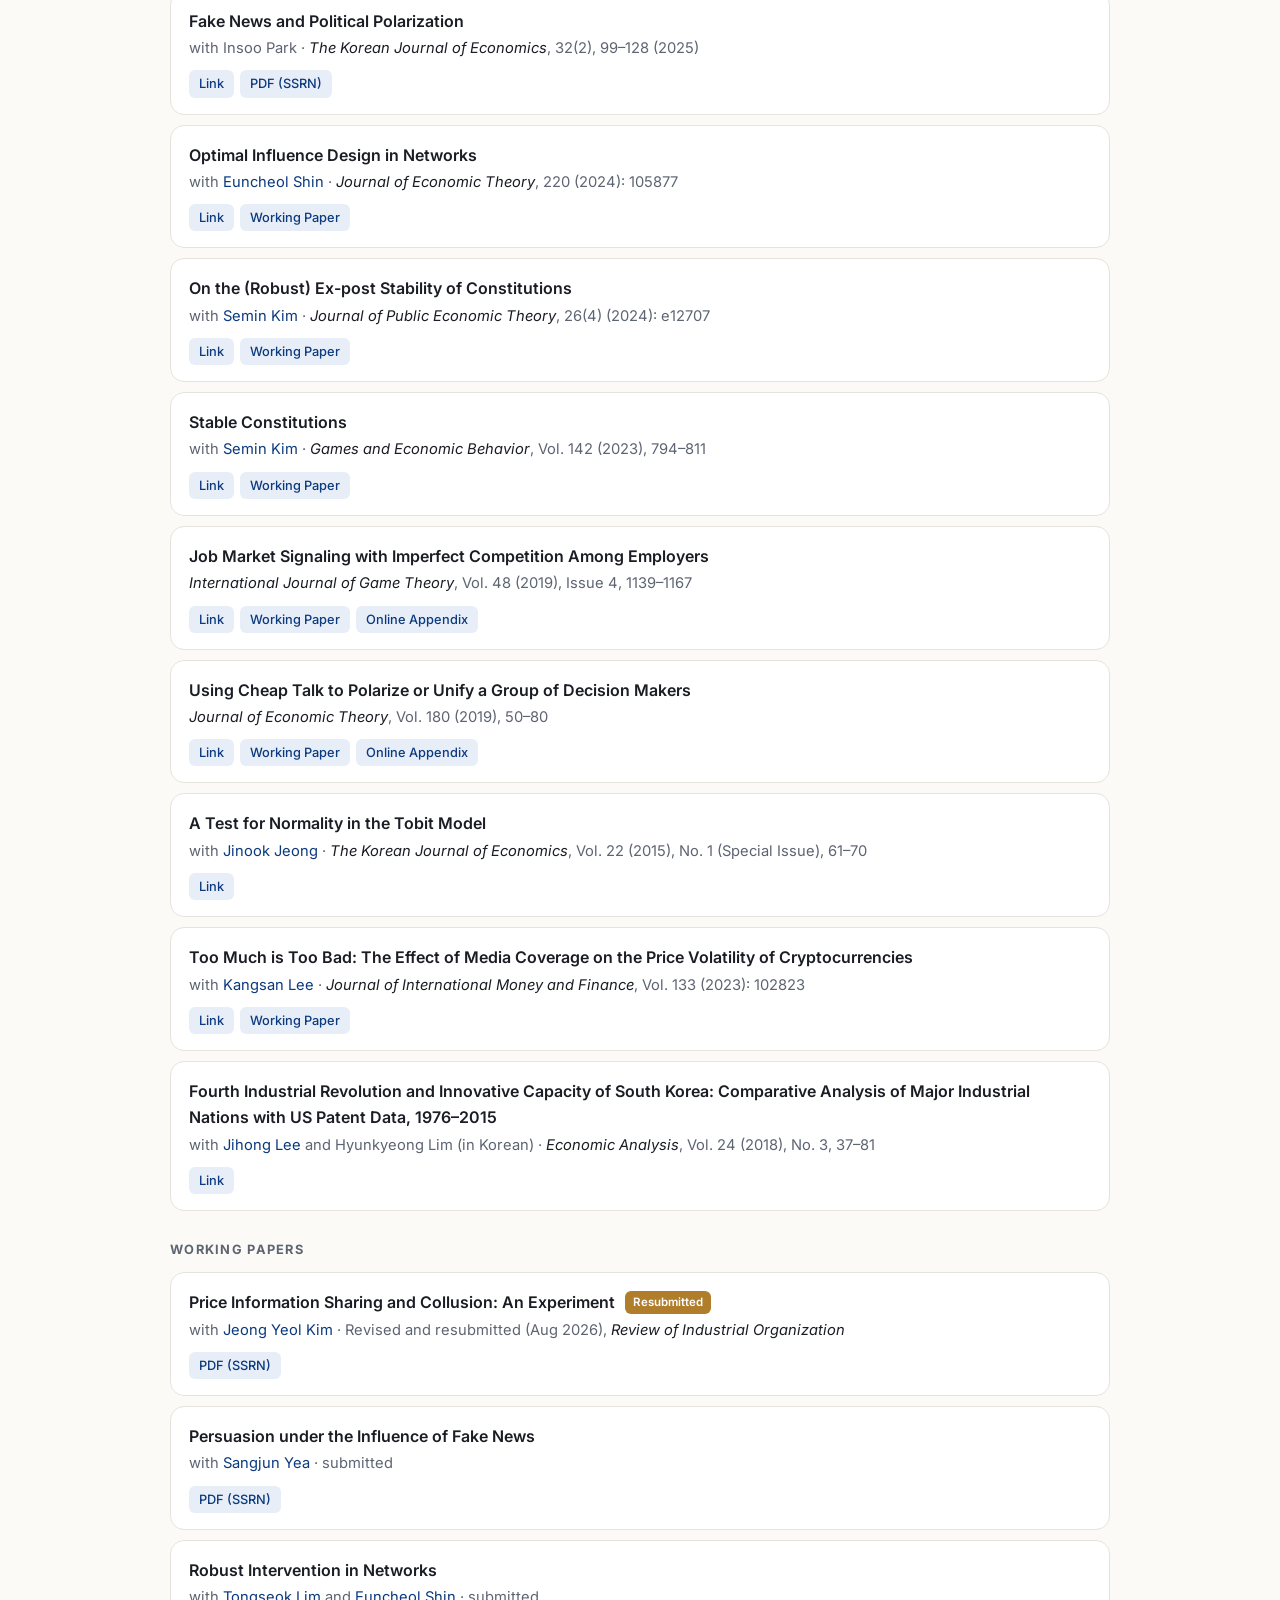
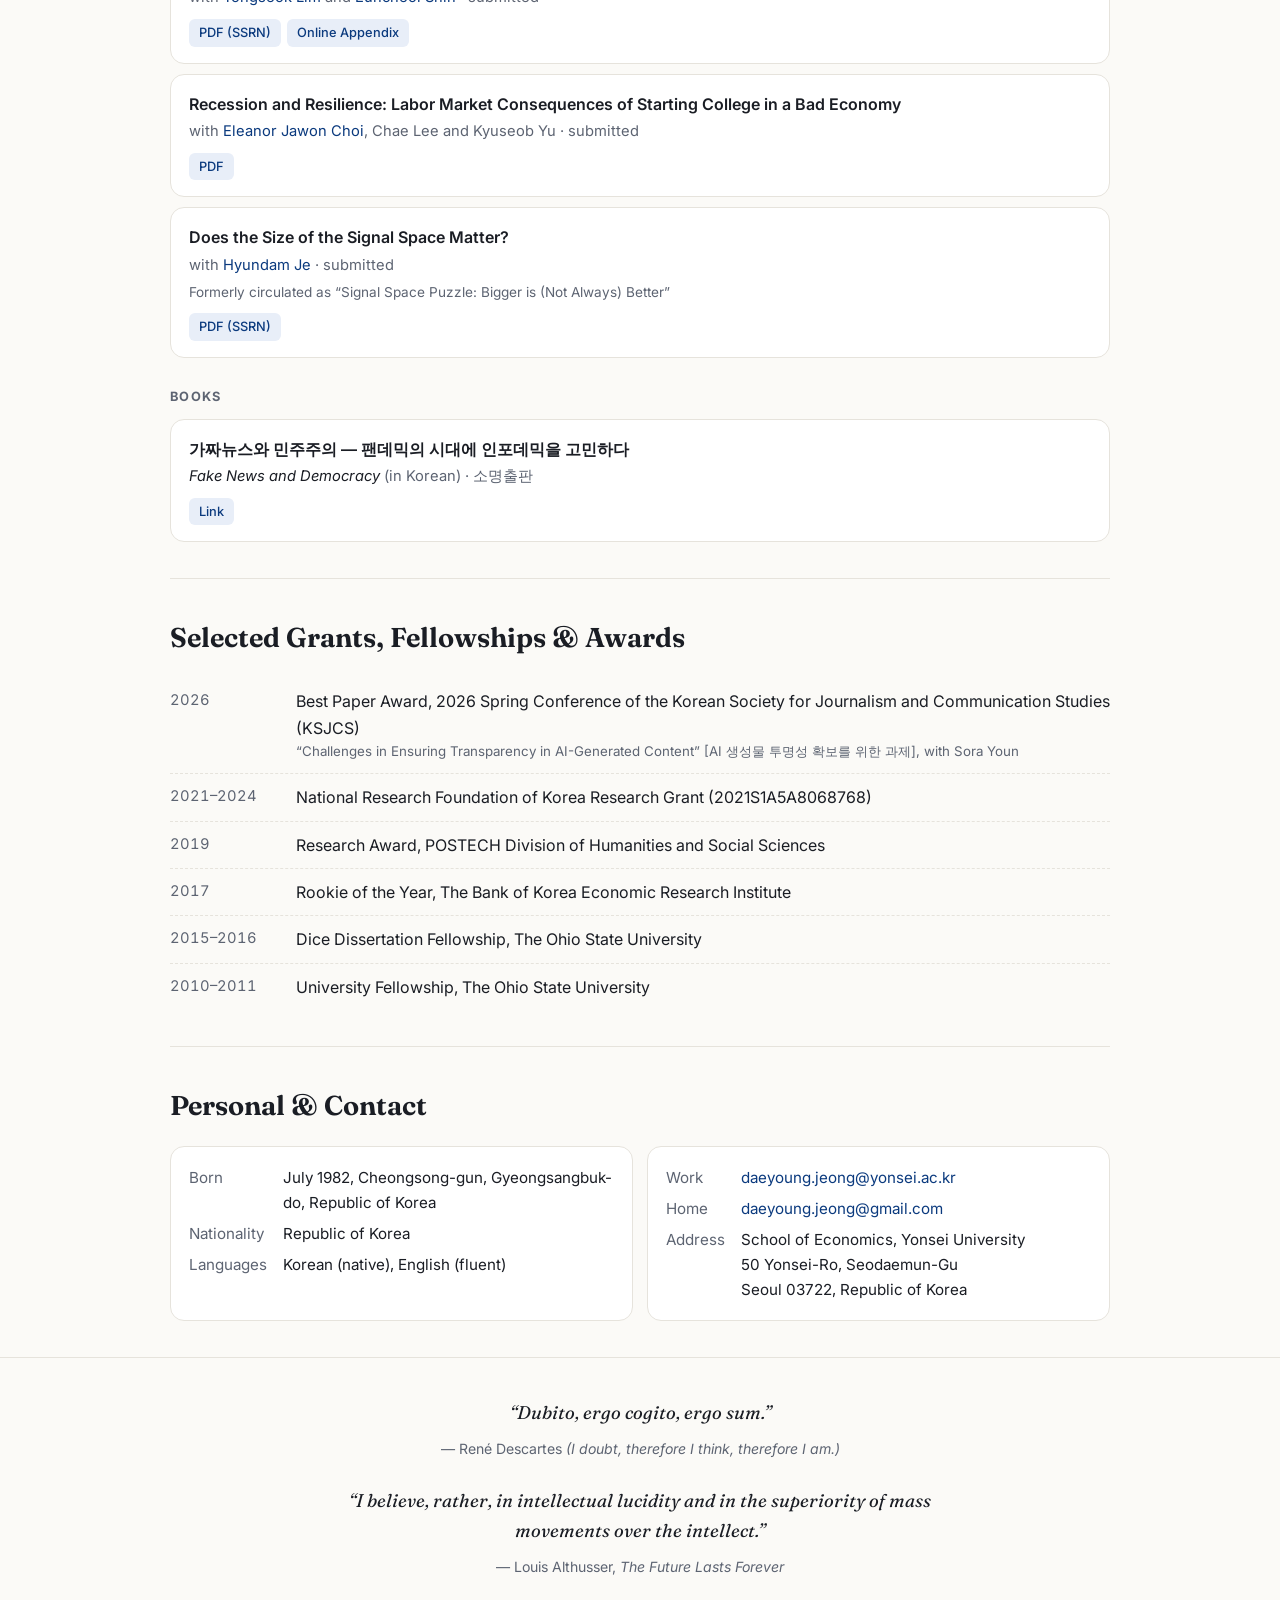
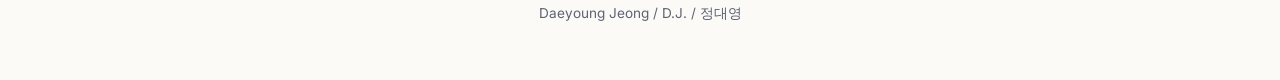
==== commit 73c26343: "Footer: add Descartes quote above Althusser Co-Authored-By: Claude Opus 5.5 <noreply@anthropic.com> " ====
--- a/index.html
+++ b/index.html
@@ -286,7 +286,9 @@
 
 <footer>
   <div class="wrap">
-    <blockquote>“I believe, rather, in intellectual lucidity and in the superiority of mass movements over the intellect.”</blockquote>
+    <blockquote lang="la">“Dubito, ergo cogito, ergo sum.”</blockquote>
+    <div class="src">— René Descartes <span class="tr">(I doubt, therefore I think, therefore I am.)</span></div>
+    <blockquote class="q2">“I believe, rather, in intellectual lucidity and in the superiority of mass movements over the intellect.”</blockquote>
     <div class="src">— Louis Althusser, <em>The Future Lasts Forever</em></div>
     <div class="sig">Daeyoung Jeong / D.J. / 정대영</div>
   </div>
--- a/style.css
+++ b/style.css
@@ -197,3 +197,6 @@
   .person .ko { display: block; margin: 0; font-weight: 500; }
   .person .en { display: block; margin: 2px 0 10px; color: var(--muted); font-size: .92rem; }
   .person li .en { margin-bottom: 0; }
+
+  footer blockquote.q2 { margin-top: 26px; }
+  footer .src .tr { font-style: italic; }
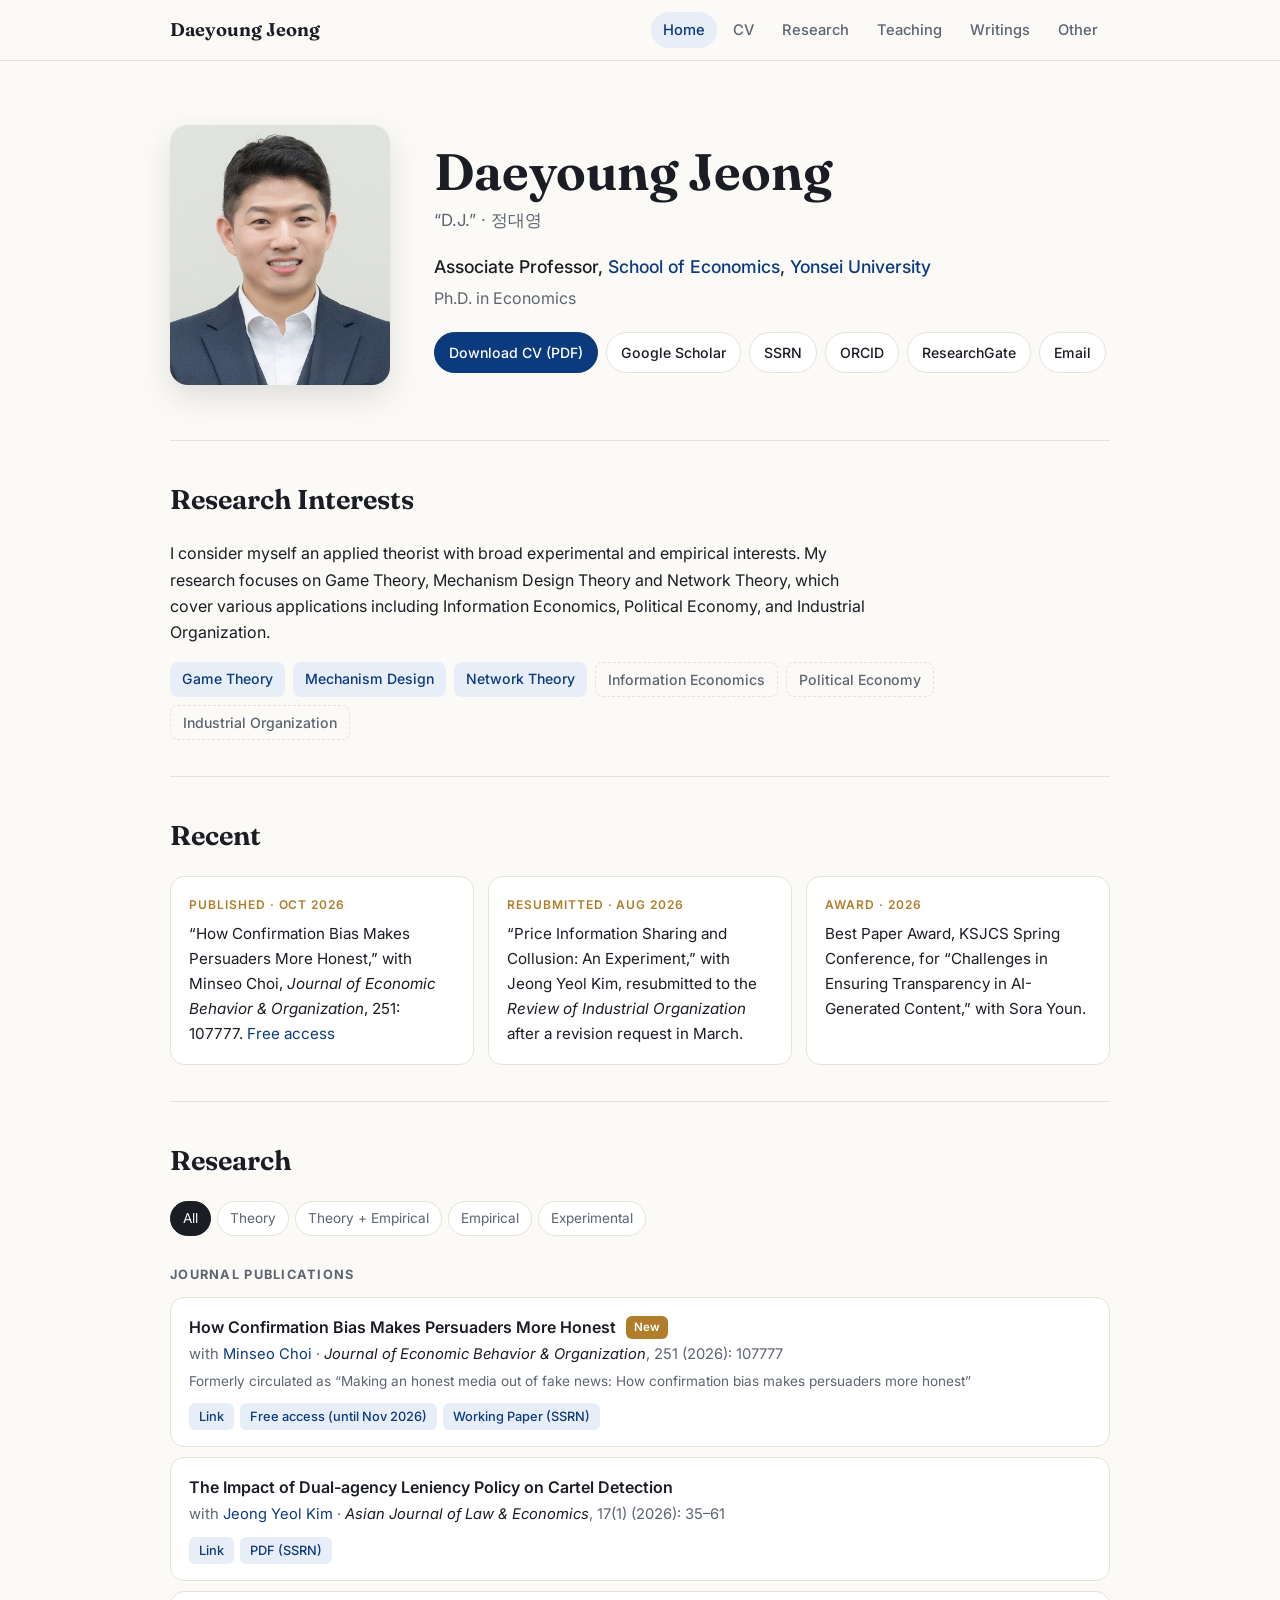
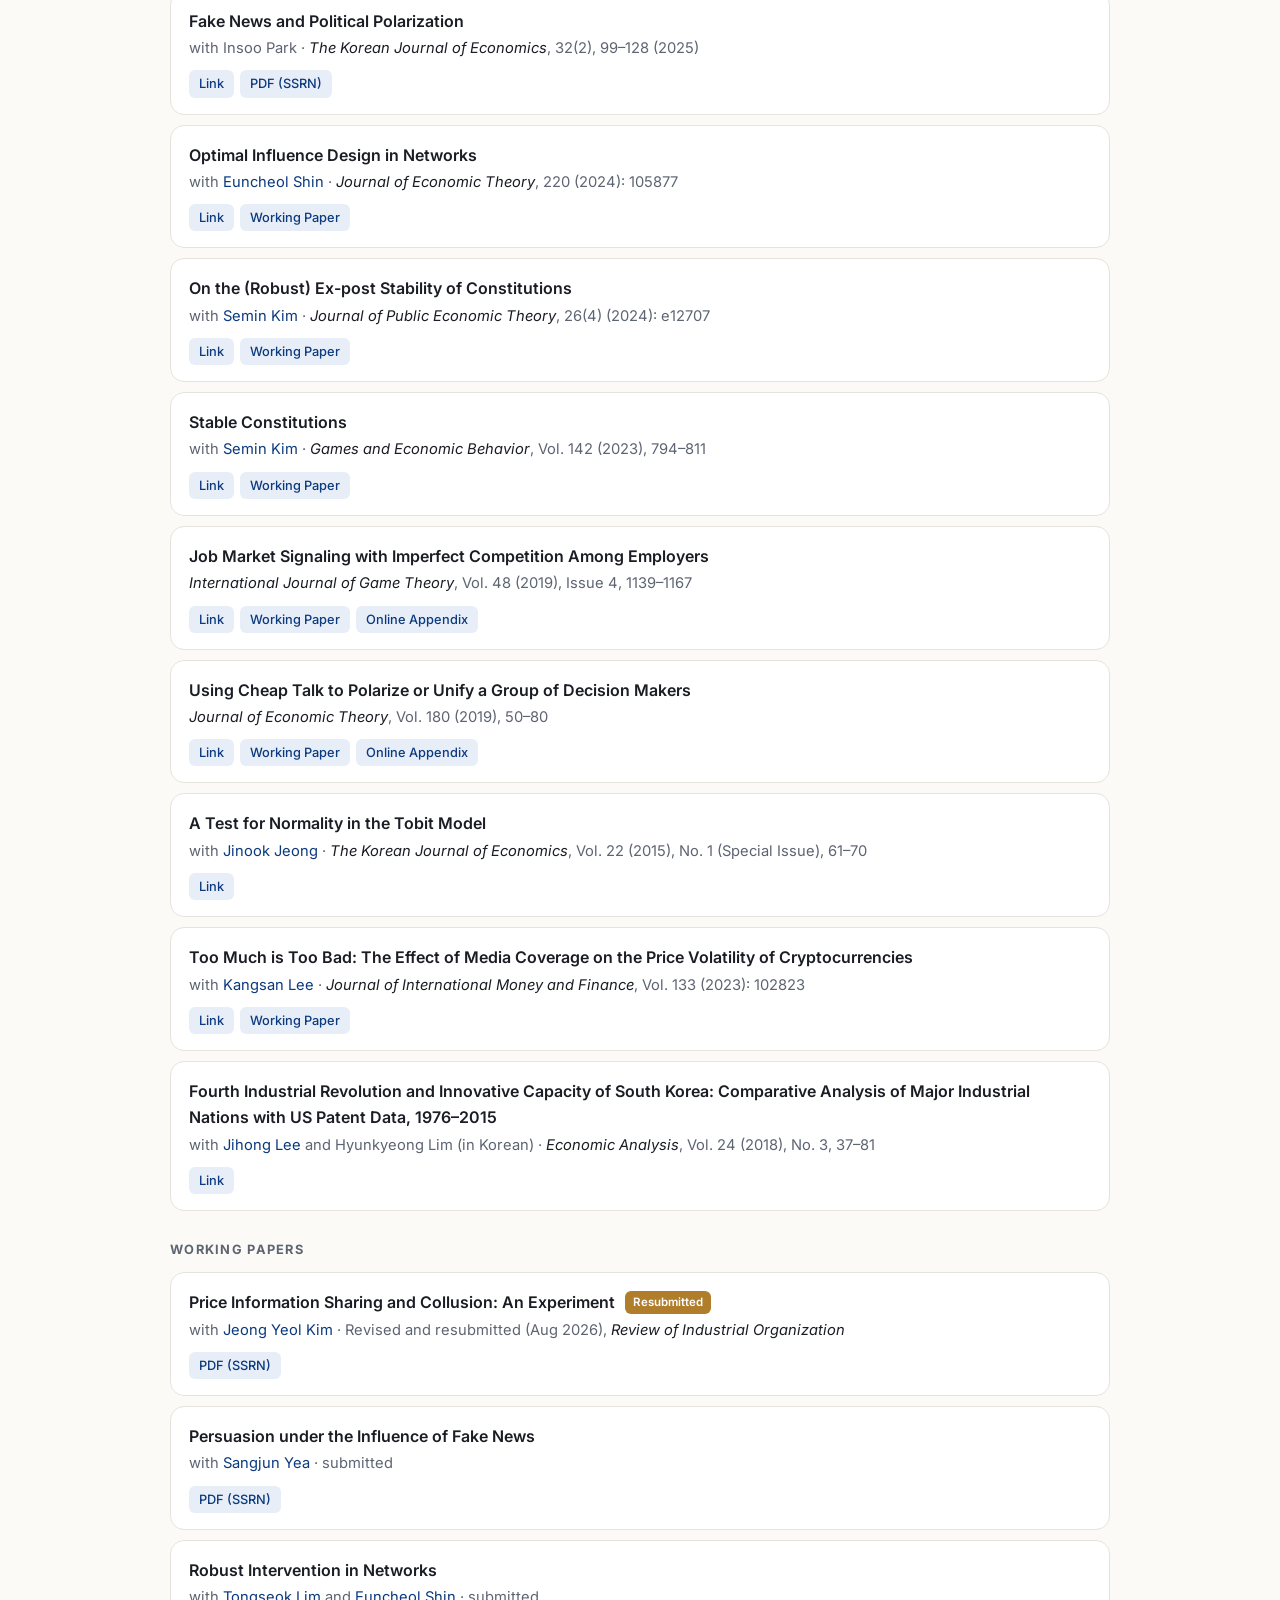
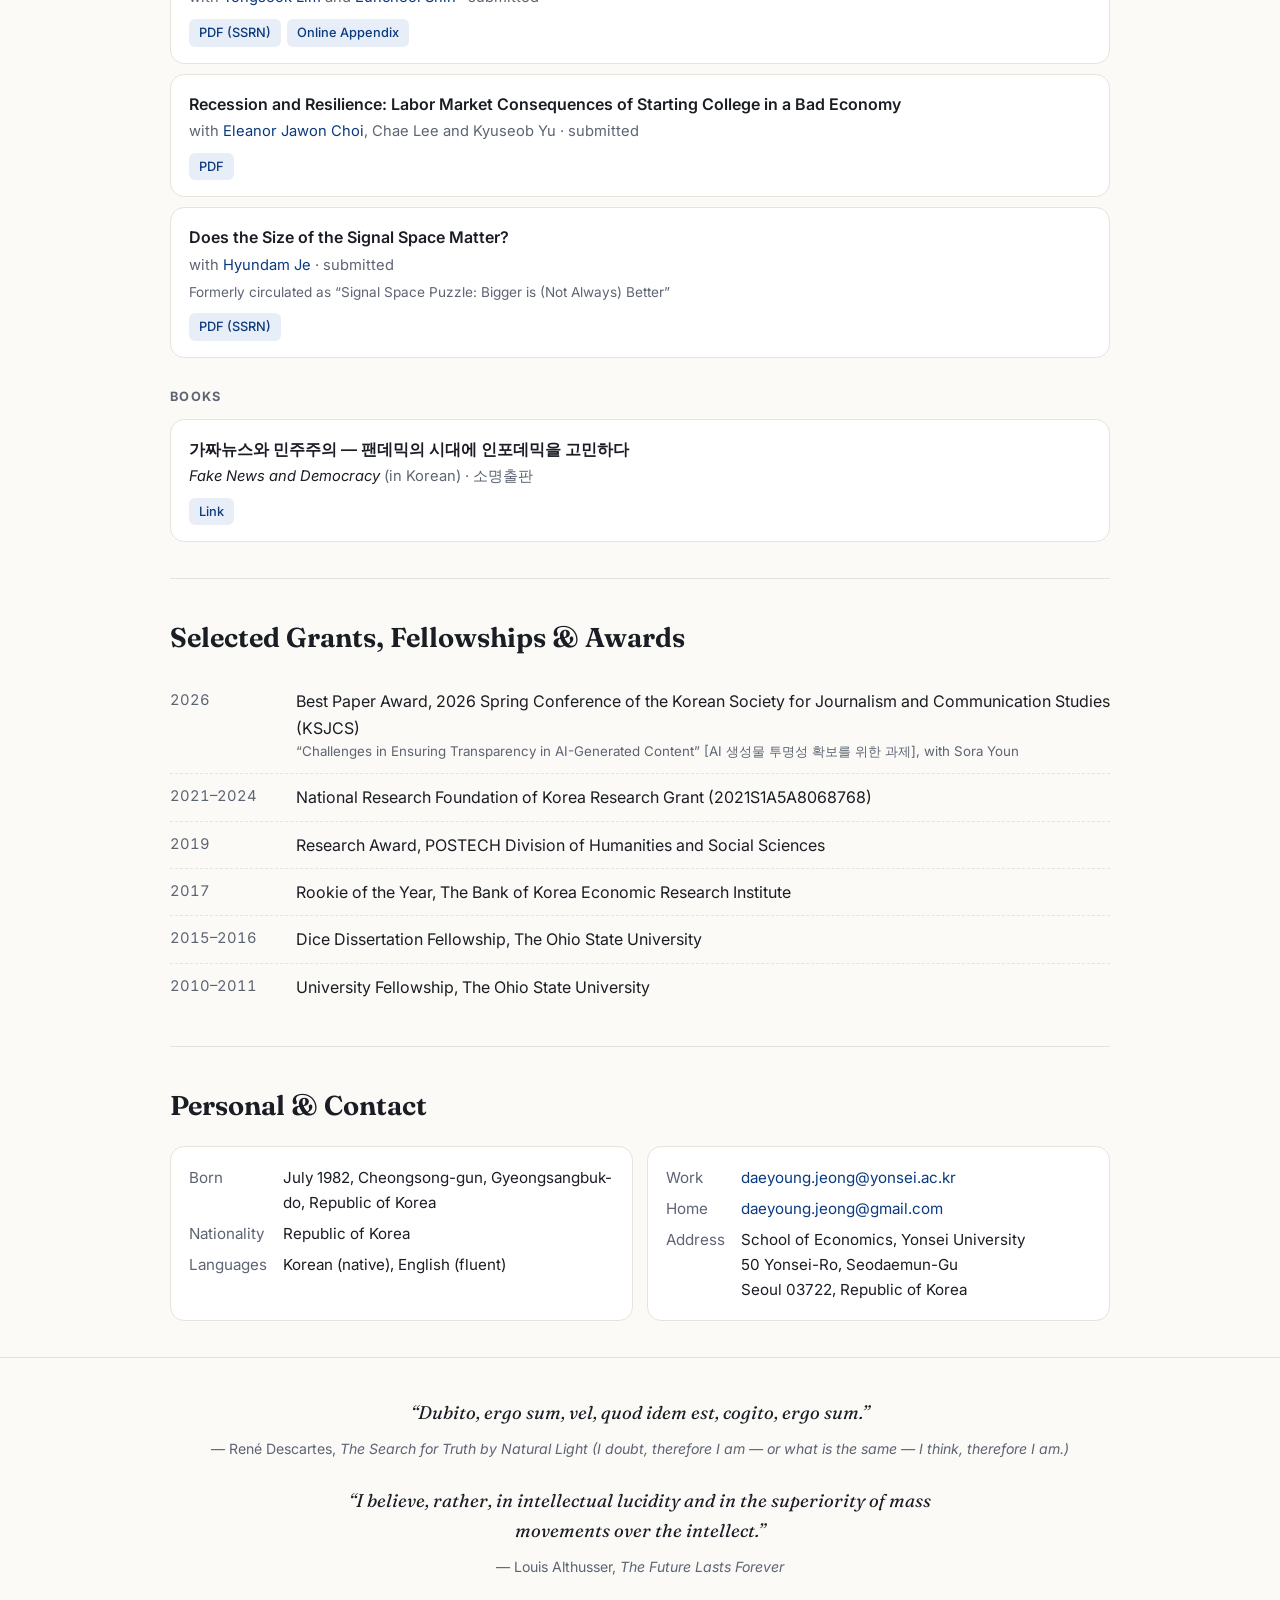
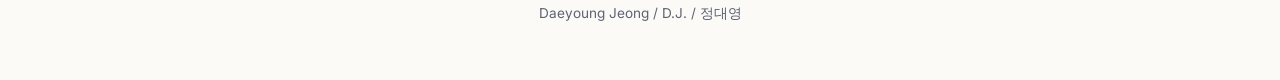
==== commit e91f45a4: "Footer: use Descartes' own wording (Search for Truth) Co-Authored-By: Claude Opus 5.5 <noreply@anthr" ====
--- a/index.html
+++ b/index.html
@@ -286,8 +286,8 @@
 
 <footer>
   <div class="wrap">
-    <blockquote lang="la">“Dubito, ergo cogito, ergo sum.”</blockquote>
-    <div class="src">— René Descartes <span class="tr">(I doubt, therefore I think, therefore I am.)</span></div>
+    <blockquote lang="la">“Dubito, ergo sum, vel, quod idem est, cogito, ergo sum.”</blockquote>
+    <div class="src">— René Descartes, <em>The Search for Truth by Natural Light</em> <span class="tr">(I doubt, therefore I am — or what is the same — I think, therefore I am.)</span></div>
     <blockquote class="q2">“I believe, rather, in intellectual lucidity and in the superiority of mass movements over the intellect.”</blockquote>
     <div class="src">— Louis Althusser, <em>The Future Lasts Forever</em></div>
     <div class="sig">Daeyoung Jeong / D.J. / 정대영</div>
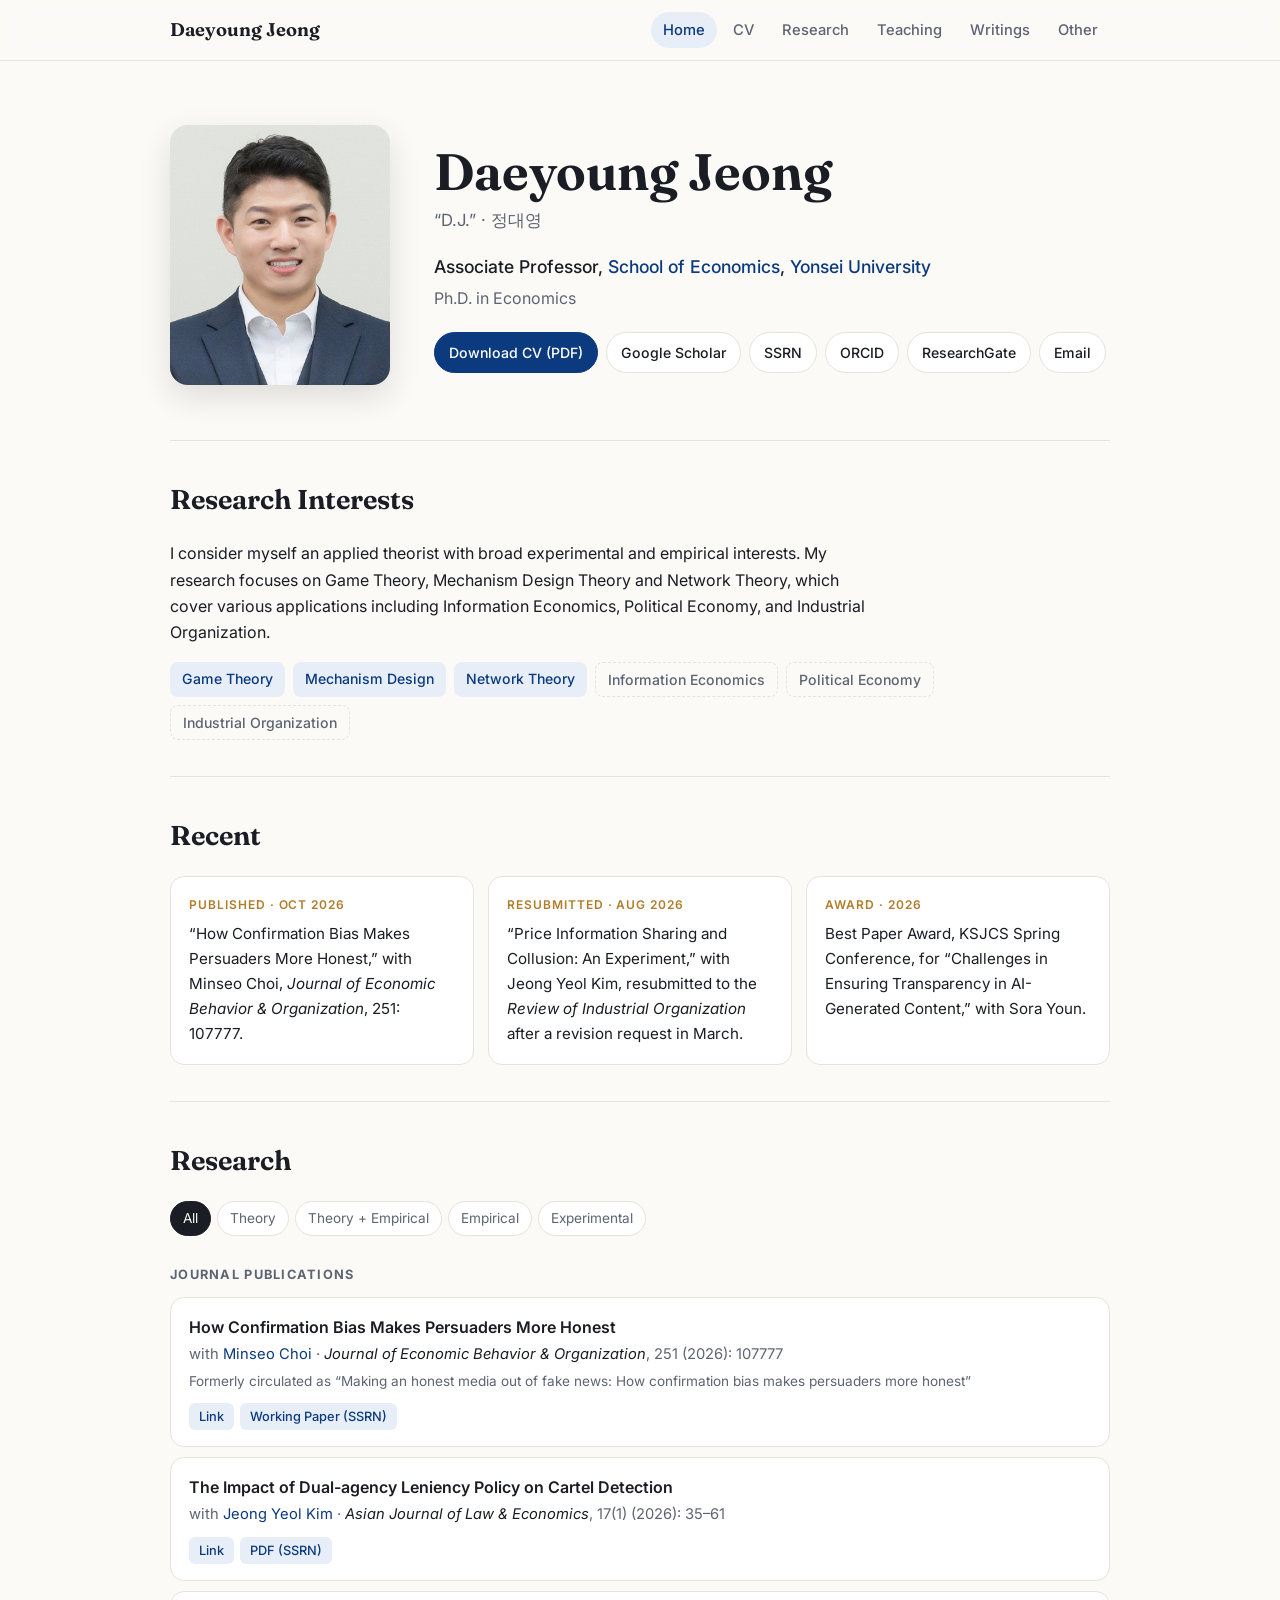
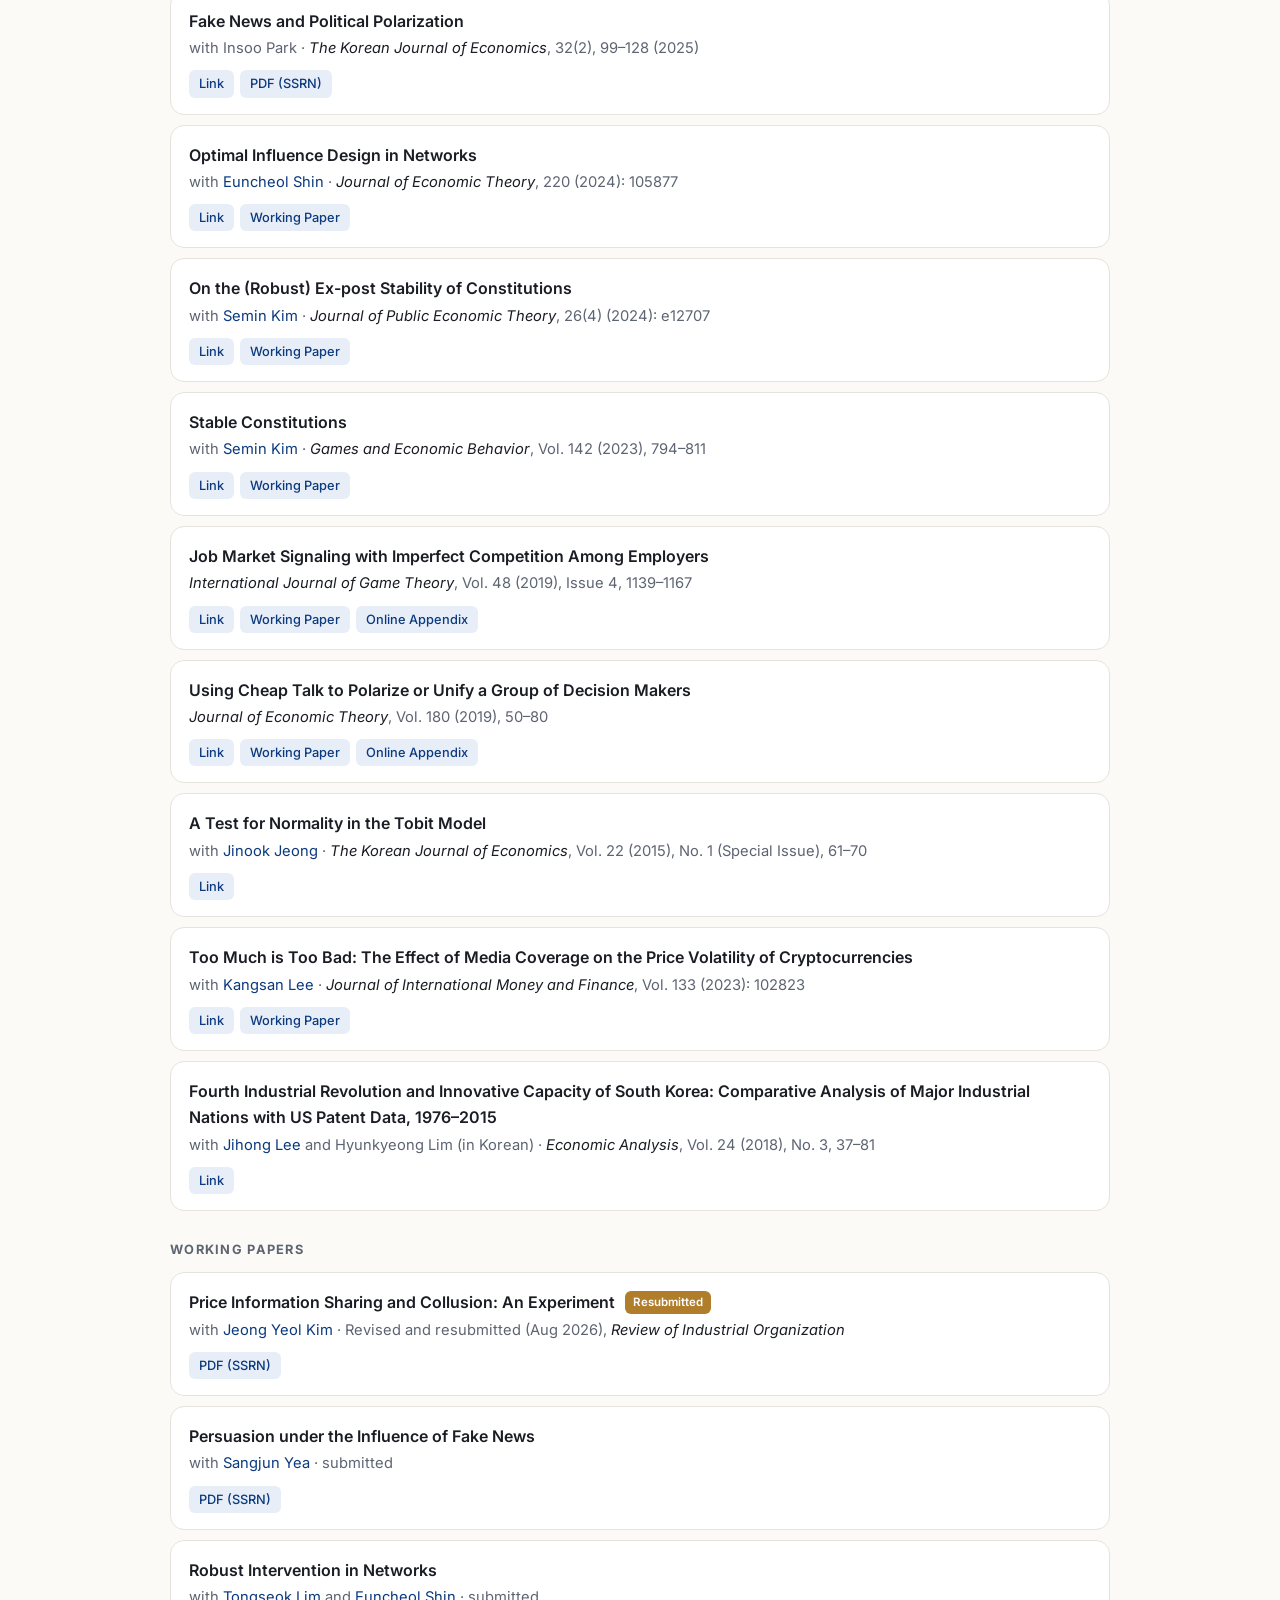
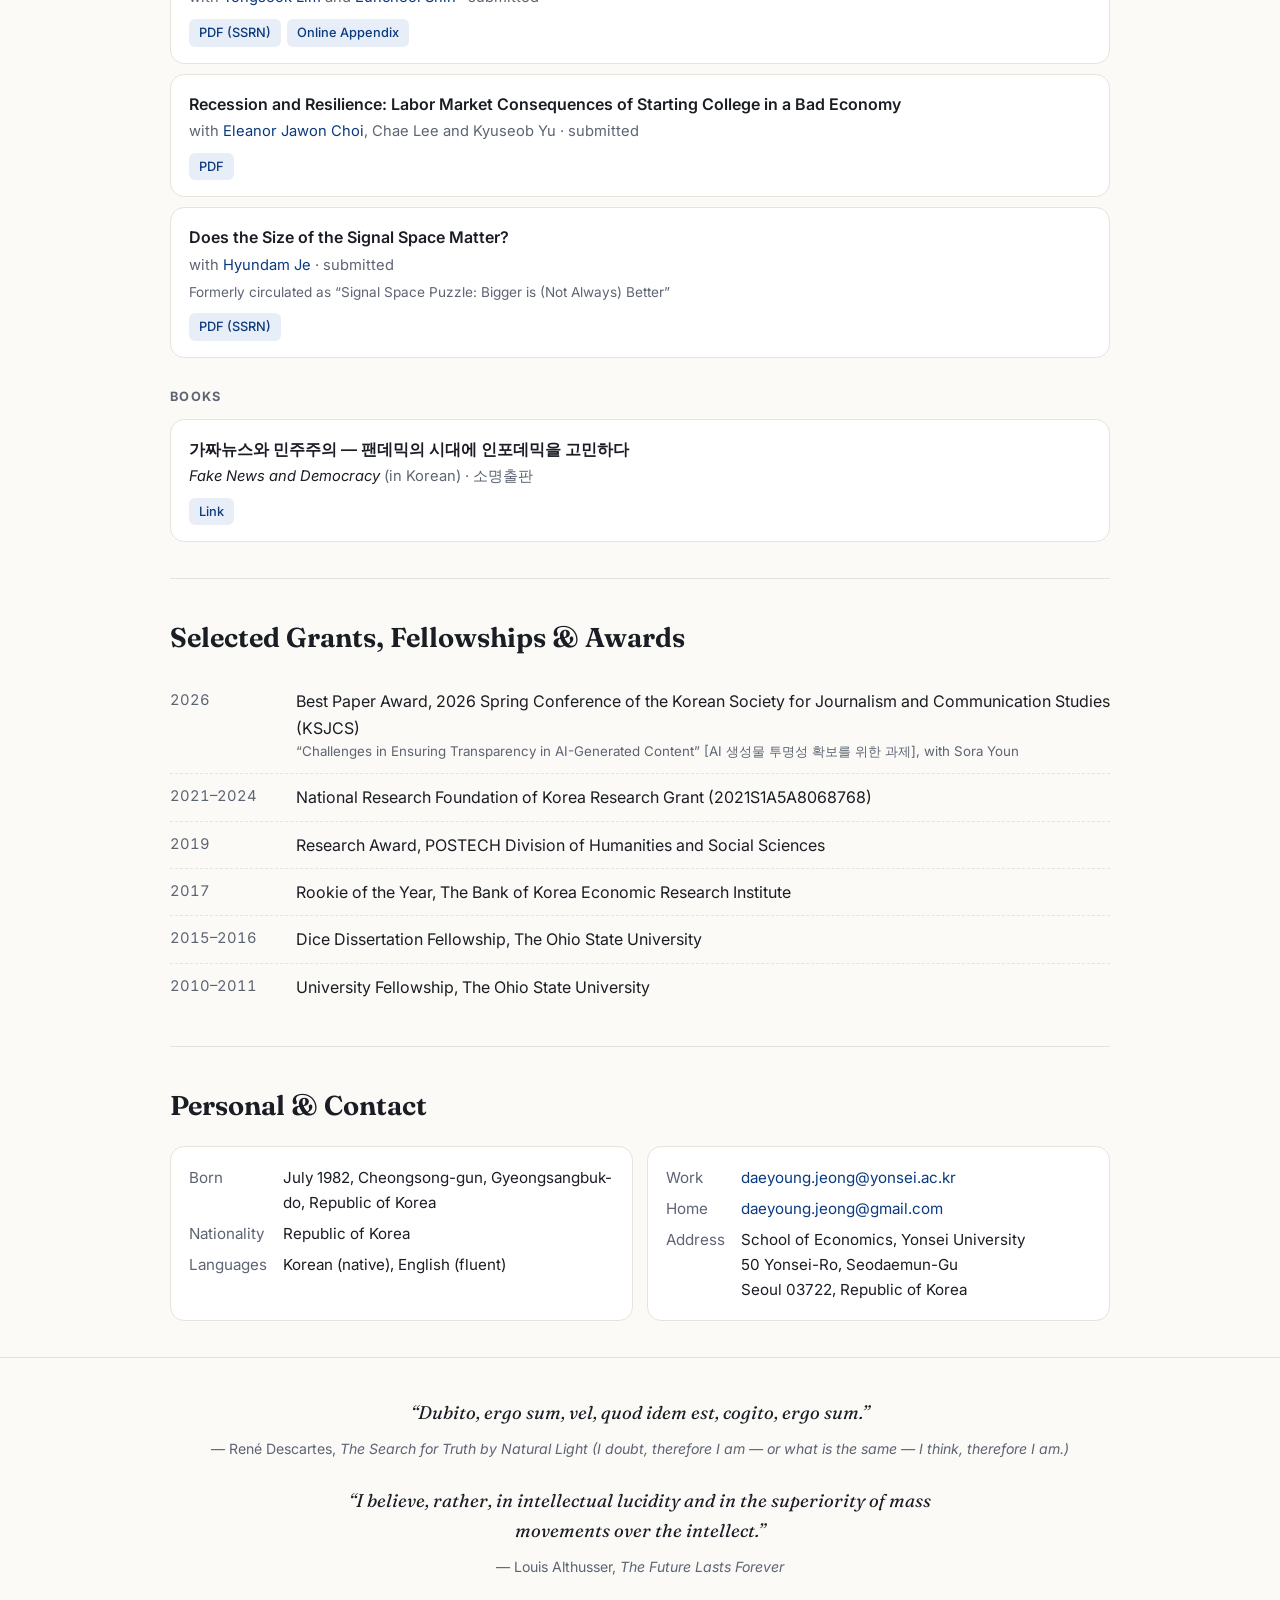
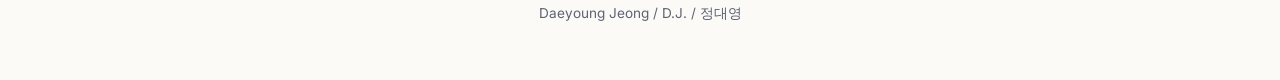
==== commit 8dc36c25: "Remove expired JEBO free-access link and New badge Co-Authored-By: Claude Opus 5.5 <noreply@anthropi" ====
--- a/index.html
+++ b/index.html
@@ -108,7 +108,7 @@
         <a class="btn" href="https://papers.ssrn.com/sol3/cf_dev/AbsByAuth.cfm?per_id=2737992">SSRN</a>
         <a class="btn" href="http://orcid.org/0000-0003-1738-3872">ORCID</a>
         <a class="btn" href="https://www.researchgate.net/profile/Daeyoung_Jeong3">ResearchGate</a>
-        <a class="btn" href="mailto:daeyoung.jeong@yonsei.ac.kr">Email</a>
+        <a class="btn" href="mailto:daeyoung.jeong@gmail.com">Email</a>
       </div>
     </div>
   </div>
@@ -131,7 +131,7 @@
   <section id="recent">
     <h2>Recent</h2>
     <div class="recent">
-      <div class="card"><div class="k">Published · Oct 2026</div><p>“How Confirmation Bias Makes Persuaders More Honest,” with Minseo Choi, <em>Journal of Economic Behavior &amp; Organization</em>, 251: 107777. <a href="https://authors.elsevier.com/a/1nulnc24bEv6v">Free access</a></p></div>
+      <div class="card"><div class="k">Published · Oct 2026</div><p>“How Confirmation Bias Makes Persuaders More Honest,” with Minseo Choi, <em>Journal of Economic Behavior &amp; Organization</em>, 251: 107777.</p></div>
       <div class="card"><div class="k">Resubmitted · Aug 2026</div><p>“Price Information Sharing and Collusion: An Experiment,” with Jeong Yeol Kim, resubmitted to the <em>Review of Industrial Organization</em> after a revision request in March.</p></div>
       <div class="card"><div class="k">Award · 2026</div><p>Best Paper Award, KSJCS Spring Conference, for “Challenges in Ensuring Transparency in AI-Generated Content,” with Sora Youn.</p></div>
     </div>
@@ -151,10 +151,10 @@
     <h3>Journal Publications</h3>
     <ul class="pubs">
       <li class="pub" data-type="theory">
-        <div class="t">How Confirmation Bias Makes Persuaders More Honest <span class="badge">New</span></div>
+        <div class="t">How Confirmation Bias Makes Persuaders More Honest</div>
         <div class="meta">with <a href="https://sites.google.com/view/mchoi/home">Minseo Choi</a> · <em>Journal of Economic Behavior &amp; Organization</em>, 251 (2026): 107777</div>
         <div class="note">Formerly circulated as “Making an honest media out of fake news: How confirmation bias makes persuaders more honest”</div>
-        <div class="links"><a href="https://doi.org/10.1016/j.jebo.2026.107777">Link</a><a href="https://authors.elsevier.com/a/1nulnc24bEv6v">Free access (until Nov 2026)</a><a href="http://dx.doi.org/10.2139/ssrn.5715482">Working Paper (SSRN)</a></div>
+        <div class="links"><a href="https://doi.org/10.1016/j.jebo.2026.107777">Link</a><a href="http://dx.doi.org/10.2139/ssrn.5715482">Working Paper (SSRN)</a></div>
       </li>
       <li class="pub" data-type="theory">
         <div class="t">The Impact of Dual-agency Leniency Policy on Cartel Detection</div>
